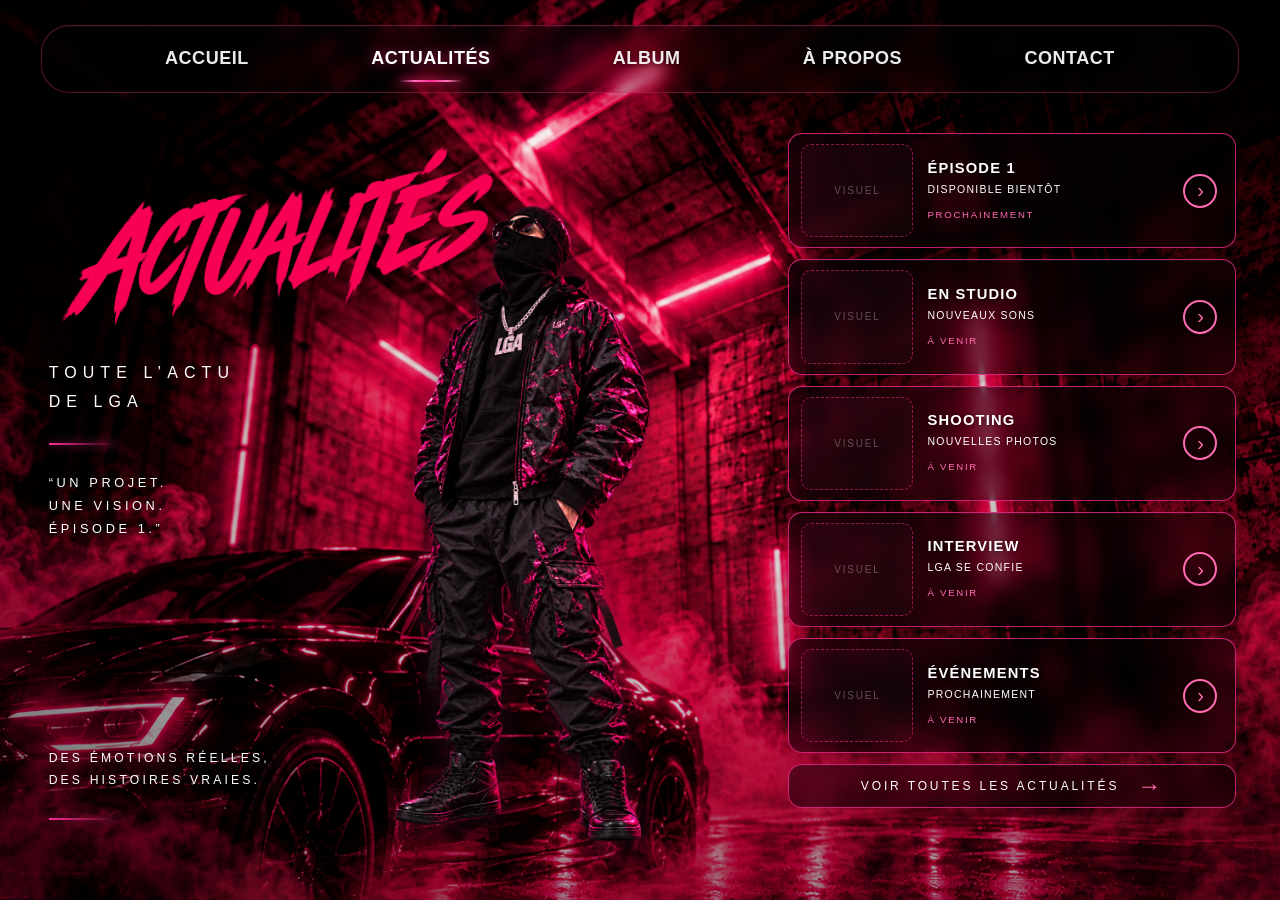
==== actualites.html @ 69aa0915 "Remplace uniquement le logo Actualités" ====
<!doctype html>
<html lang="fr">
<head>
<meta charset="utf-8">
<meta name="viewport" content="width=device-width,initial-scale=1,viewport-fit=cover">
<title>LGA — Actualités</title>
<style>
:root{--pink:#ff2d95;--pink2:#ff6bb3;--black:#030205}
*{box-sizing:border-box;margin:0;padding:0}
html,body{width:100%;min-height:100%;background:var(--black);color:#fff;font-family:Arial,Helvetica,sans-serif}
body{overflow-x:hidden}
.actualites-page{position:relative;min-height:100svh;overflow:hidden;background:#050006}
.scene{position:absolute;inset:0;overflow:hidden}.scene-bg{position:absolute;inset:0;width:100%;height:100%;object-fit:cover;object-position:center;display:block;filter:saturate(1.08) contrast(1.03)}
.scene-shade{position:absolute;inset:0;background:linear-gradient(90deg,rgba(0,0,0,.38),rgba(0,0,0,.04) 42%,rgba(0,0,0,.10)),linear-gradient(0deg,rgba(0,0,0,.36),transparent 46%)}
.second-person{display:none;position:absolute;z-index:25;pointer-events:none;user-select:none;-webkit-user-drag:none;filter:drop-shadow(0 12px 18px rgba(0,0,0,.34)) drop-shadow(0 0 12px rgba(255,45,149,.16))}
header{position:absolute;z-index:50;top:2.8svh;left:3.2vw;right:3.2vw;height:7.5svh;min-height:66px;max-height:82px;background:linear-gradient(180deg,rgba(5,2,6,.34),rgba(2,1,3,.24));border:1px solid rgba(255,45,149,.34);border-radius:28px;display:flex;align-items:center;padding:0 1vw;box-shadow:0 10px 30px rgba(0,0,0,.16),inset 0 1px 0 rgba(255,255,255,.04);backdrop-filter:blur(8px) saturate(118%);-webkit-backdrop-filter:blur(8px) saturate(118%)}
.nav{display:flex;align-items:center;justify-content:space-evenly;width:100%;height:100%;white-space:nowrap}.nav a{color:rgba(255,255,255,.92);text-decoration:none;font-size:18px;font-weight:700;letter-spacing:.03em;position:relative;height:100%;display:flex;align-items:center;padding:0 12px;text-shadow:0 1px 5px rgba(0,0,0,.55)}.nav a.active{color:#fff;text-shadow:0 0 12px rgba(255,45,149,.66),0 1px 5px rgba(0,0,0,.55)}.nav a.active:after{content:"";position:absolute;left:27%;right:27%;bottom:10px;height:2px;border-radius:99px;background:linear-gradient(90deg,transparent,#ff70ba 25%,#ff2d95 50%,#ff70ba 75%,transparent);box-shadow:0 0 8px rgba(255,45,149,.95),0 0 18px rgba(255,45,149,.48)}
.intro{position:absolute;z-index:20;left:3.8vw;top:15svh;width:36vw;max-width:550px}.title-logo{display:block;width:100%;height:auto;position:relative;z-index:2}.subtitle{margin-top:28px;font-size:clamp(13px,1.25vw,20px);letter-spacing:.38em;line-height:1.8;text-shadow:0 2px 8px rgba(0,0,0,.5)}.pink-line{width:72px;height:2px;margin:26px 0;background:linear-gradient(90deg,var(--pink),transparent);box-shadow:0 0 10px rgba(255,45,149,.65)}.quote{font-size:clamp(12px,1vw,16px);letter-spacing:.28em;line-height:1.8;text-shadow:0 2px 8px rgba(0,0,0,.5)}.bottom-copy{position:absolute;left:3.8vw;bottom:6svh;font-size:clamp(11px,.95vw,15px);letter-spacing:.26em;line-height:1.8;z-index:20;text-shadow:0 2px 8px rgba(0,0,0,.5)}
.news-panel{position:absolute;z-index:30;right:3.4vw;top:14.8svh;width:min(35vw,540px);height:75svh;display:grid;grid-template-rows:repeat(5,1fr) 44px;gap:11px}.news-card{min-height:0;background:linear-gradient(135deg,rgba(5,1,6,.58),rgba(0,0,0,.46));border:1px solid rgba(255,45,149,.74);border-radius:14px;display:grid;grid-template-columns:112px 1fr 40px;align-items:center;gap:14px;padding:10px 12px;text-decoration:none;color:#fff;overflow:hidden;box-shadow:0 10px 24px rgba(0,0,0,.18),inset 0 1px 0 rgba(255,255,255,.03);backdrop-filter:blur(9px) saturate(110%);-webkit-backdrop-filter:blur(9px) saturate(110%)}.media-slot{width:100%;height:100%;min-height:72px;border:1px dashed rgba(255,45,149,.52);border-radius:10px;background:linear-gradient(145deg,rgba(255,45,149,.06),rgba(255,255,255,.015));display:grid;place-items:center;color:rgba(255,255,255,.30);font-size:10px;letter-spacing:.18em;text-transform:uppercase}.news-copy{min-width:0}.news-copy strong{display:block;font-size:clamp(14px,1.15vw,18px);letter-spacing:.08em;margin-bottom:8px;text-shadow:0 1px 5px rgba(0,0,0,.5)}.news-copy span{display:block;font-size:clamp(10px,.82vw,13px);letter-spacing:.12em;margin-bottom:9px;color:#fff}.news-copy time{font-size:clamp(9px,.75vw,12px);letter-spacing:.18em;color:var(--pink2)}.news-arrow{width:34px;height:34px;border:2px solid var(--pink2);border-radius:50%;display:grid;place-items:center;color:var(--pink2);font-size:20px;background:rgba(0,0,0,.16)}.all-news{border:1px solid rgba(255,45,149,.72);border-radius:14px;background:linear-gradient(135deg,rgba(6,1,7,.54),rgba(0,0,0,.42));display:flex;align-items:center;justify-content:center;gap:18px;text-decoration:none;color:#fff;font-size:12px;letter-spacing:.24em;box-shadow:inset 0 1px 0 rgba(255,255,255,.03);backdrop-filter:blur(9px) saturate(110%);-webkit-backdrop-filter:blur(9px) saturate(110%)}.all-news b{color:var(--pink2);font-size:24px;font-weight:400}
@media(max-width:760px) and (orientation:portrait){.actualites-page{min-height:100svh}.scene-bg{object-position:center center}.scene-shade{background:linear-gradient(180deg,rgba(0,0,0,.04),rgba(0,0,0,.01) 44%,rgba(0,0,0,.18) 66%,rgba(0,0,0,.44) 100%)}header{top:2.7svh;left:9px;right:9px;height:7.2svh;min-height:64px;max-height:none;border-radius:22px;padding:0 3px;background:linear-gradient(180deg,rgba(4,2,5,.28),rgba(1,1,2,.18));border-color:rgba(255,45,149,.28);backdrop-filter:blur(7px) saturate(116%);-webkit-backdrop-filter:blur(7px) saturate(116%)}.nav{gap:0;justify-content:space-evenly}.nav a{font-size:clamp(10px,3vw,13px);padding:0 4px}.nav a.active:after{bottom:10px}.intro{left:14px;right:14px;top:13.5svh;width:auto;max-width:none}.title-logo{width:100%;max-width:600px}.subtitle{margin-top:14px;font-size:10px;letter-spacing:.30em}.pink-line{margin:14px 0;width:48px}.quote{font-size:9px;letter-spacing:.18em}.bottom-copy{display:none}.news-panel{left:10px;right:10px;top:auto;bottom:max(10px,env(safe-area-inset-bottom));width:auto;height:42svh;display:grid;grid-template-columns:1fr;grid-template-rows:repeat(5,1fr) 42px;gap:6px}.news-card{grid-template-columns:62px minmax(0,1fr) 28px;gap:8px;padding:6px 8px;border-radius:11px;background:linear-gradient(135deg,rgba(5,1,6,.48),rgba(0,0,0,.34));backdrop-filter:blur(7px) saturate(108%);-webkit-backdrop-filter:blur(7px) saturate(108%)}.media-slot{min-height:0;height:100%;border-radius:7px;font-size:6px;letter-spacing:.10em;background:rgba(0,0,0,.08)}.news-copy strong{font-size:10px;margin-bottom:3px}.news-copy span{font-size:7px;margin-bottom:3px;white-space:nowrap;overflow:hidden;text-overflow:ellipsis}.news-copy time{font-size:7px}.news-arrow{width:24px;height:24px;font-size:14px;border-width:1px}.all-news{font-size:8px;letter-spacing:.14em;border-radius:11px;background:linear-gradient(135deg,rgba(5,1,6,.46),rgba(0,0,0,.32))}.all-news b{font-size:15px}}
@media(max-width:390px) and (orientation:portrait){header{left:5px;right:5px}.nav a{font-size:9px;padding:0 2px}.intro{left:10px;right:10px;top:13svh}.title-logo{width:100%}.subtitle{font-size:8px}.quote{font-size:7px}.news-panel{left:6px;right:6px;height:43svh;gap:5px}.news-card{grid-template-columns:56px minmax(0,1fr) 24px;padding:5px 6px}.news-copy strong{font-size:9px}.news-copy span,.news-copy time{font-size:6px}.news-arrow{width:22px;height:22px}}
@media(orientation:landscape){.second-person{display:block;left:24vw;bottom:-2svh;height:88svh;width:auto;max-width:34vw;object-fit:contain;opacity:1}}
@media(orientation:landscape) and (max-height:700px){header{top:8px;left:10px;right:10px;height:62px;min-height:62px;max-height:none;border-radius:21px;padding:0 4px}.nav a{font-size:clamp(9px,1.7vw,13px);padding:0 4px}.intro{left:18px;top:86px;width:33vw}.title-logo{width:100%}.subtitle{margin-top:12px;font-size:clamp(7px,1.4vw,10px);letter-spacing:.28em}.pink-line{margin:11px 0;width:46px}.quote{font-size:clamp(7px,1.15vw,9px);letter-spacing:.16em}.bottom-copy{display:none}.news-panel{top:82px;right:10px;width:44vw;height:calc(100svh - 92px);grid-template-rows:repeat(5,1fr) 34px;gap:5px}.news-card{grid-template-columns:74px 1fr 26px;padding:5px 6px;gap:7px;border-radius:9px}.media-slot{border-radius:6px;min-height:0;font-size:5.5px}.news-copy strong{font-size:10px;margin-bottom:2px}.news-copy span{font-size:7px;margin-bottom:2px}.news-copy time{font-size:6.5px}.news-arrow{width:22px;height:22px;font-size:13px;border-width:1px}.all-news{border-radius:9px;font-size:7px;letter-spacing:.16em}.all-news b{font-size:14px}.second-person{left:23vw;bottom:-2svh;height:90svh;max-width:35vw}}
</style>
</head><body><div class="actualites-page"><div class="scene" aria-hidden="true"><img class="scene-bg" src="1E31856B-1175-422D-A120-B82D2D4653E6.png?v=1" alt=""><div class="scene-shade"></div></div><img class="second-person" src="9181B5D6-4A4D-4724-BF37-1DED0EA46C4F.png?v=3" alt=""><header><nav class="nav" aria-label="Navigation principale"><a href="index.html">ACCUEIL</a><a class="active" href="actualites.html" aria-current="page">ACTUALITÉS</a><a href="album.html">ALBUM</a><a href="apropos.html">À PROPOS</a><a href="contact.html">CONTACT</a></nav></header><section class="intro"><img class="title-logo" src="3C1EFD5A-89E2-4195-B166-C4EFD1303C96.PNG?v=1" alt="ACTUALITÉS"><p class="subtitle">TOUTE L’ACTU<br>DE LGA</p><div class="pink-line"></div><p class="quote">“UN PROJET.<br>UNE VISION.<br>ÉPISODE 1.”</p></section><div class="bottom-copy">DES ÉMOTIONS RÉELLES,<br>DES HISTOIRES VRAIES.<div class="pink-line"></div></div><main class="news-panel"><a class="news-card" href="#"><span class="media-slot">visuel</span><span class="news-copy"><strong>ÉPISODE 1</strong><span>DISPONIBLE BIENTÔT</span><time>PROCHAINEMENT</time></span><span class="news-arrow">›</span></a><a class="news-card" href="#"><span class="media-slot">visuel</span><span class="news-copy"><strong>EN STUDIO</strong><span>NOUVEAUX SONS</span><time>À VENIR</time></span><span class="news-arrow">›</span></a><a class="news-card" href="#"><span class="media-slot">visuel</span><span class="news-copy"><strong>SHOOTING</strong><span>NOUVELLES PHOTOS</span><time>À VENIR</time></span><span class="news-arrow">›</span></a><a class="news-card" href="#"><span class="media-slot">visuel</span><span class="news-copy"><strong>INTERVIEW</strong><span>LGA SE CONFIE</span><time>À VENIR</time></span><span class="news-arrow">›</span></a><a class="news-card" href="#"><span class="media-slot">visuel</span><span class="news-copy"><strong>ÉVÉNEMENTS</strong><span>PROCHAINEMENT</span><time>À VENIR</time></span><span class="news-arrow">›</span></a><a class="all-news" href="#">VOIR TOUTES LES ACTUALITÉS <b>→</b></a></main></div></body></html>
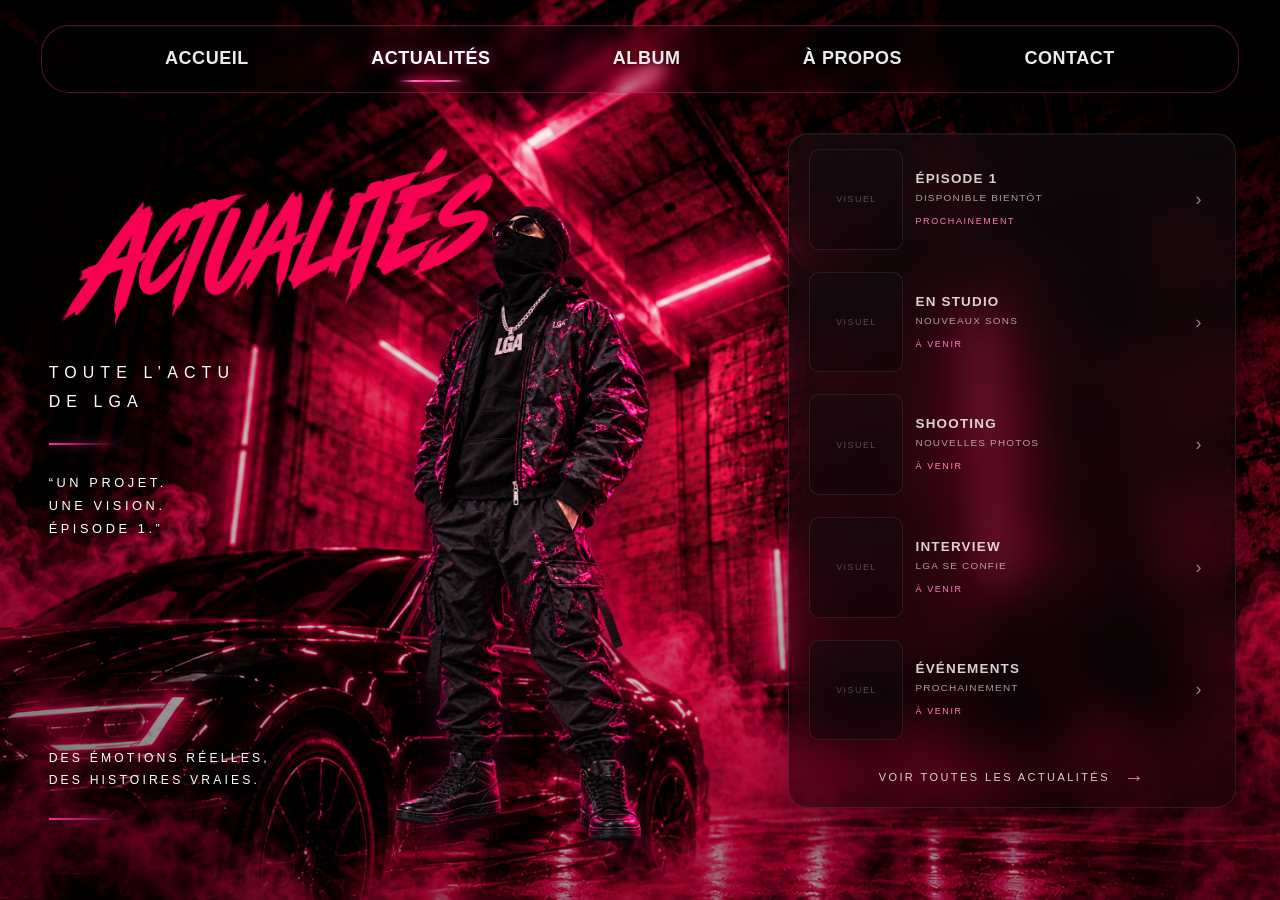
==== commit 7911e629: "Align Actualités cards with Album visual style" ====
--- a/actualites.html
+++ b/actualites.html
@@ -16,10 +16,10 @@
 header{position:absolute;z-index:50;top:2.8svh;left:3.2vw;right:3.2vw;height:7.5svh;min-height:66px;max-height:82px;background:linear-gradient(180deg,rgba(5,2,6,.34),rgba(2,1,3,.24));border:1px solid rgba(255,45,149,.34);border-radius:28px;display:flex;align-items:center;padding:0 1vw;box-shadow:0 10px 30px rgba(0,0,0,.16),inset 0 1px 0 rgba(255,255,255,.04);backdrop-filter:blur(8px) saturate(118%);-webkit-backdrop-filter:blur(8px) saturate(118%)}
 .nav{display:flex;align-items:center;justify-content:space-evenly;width:100%;height:100%;white-space:nowrap}.nav a{color:rgba(255,255,255,.92);text-decoration:none;font-size:18px;font-weight:700;letter-spacing:.03em;position:relative;height:100%;display:flex;align-items:center;padding:0 12px;text-shadow:0 1px 5px rgba(0,0,0,.55)}.nav a.active{color:#fff;text-shadow:0 0 12px rgba(255,45,149,.66),0 1px 5px rgba(0,0,0,.55)}.nav a.active:after{content:"";position:absolute;left:27%;right:27%;bottom:10px;height:2px;border-radius:99px;background:linear-gradient(90deg,transparent,#ff70ba 25%,#ff2d95 50%,#ff70ba 75%,transparent);box-shadow:0 0 8px rgba(255,45,149,.95),0 0 18px rgba(255,45,149,.48)}
 .intro{position:absolute;z-index:20;left:3.8vw;top:15svh;width:36vw;max-width:550px}.title-logo{display:block;width:100%;height:auto;position:relative;z-index:2}.subtitle{margin-top:28px;font-size:clamp(13px,1.25vw,20px);letter-spacing:.38em;line-height:1.8;text-shadow:0 2px 8px rgba(0,0,0,.5)}.pink-line{width:72px;height:2px;margin:26px 0;background:linear-gradient(90deg,var(--pink),transparent);box-shadow:0 0 10px rgba(255,45,149,.65)}.quote{font-size:clamp(12px,1vw,16px);letter-spacing:.28em;line-height:1.8;text-shadow:0 2px 8px rgba(0,0,0,.5)}.bottom-copy{position:absolute;left:3.8vw;bottom:6svh;font-size:clamp(11px,.95vw,15px);letter-spacing:.26em;line-height:1.8;z-index:20;text-shadow:0 2px 8px rgba(0,0,0,.5)}
-.news-panel{position:absolute;z-index:30;right:3.4vw;top:14.8svh;width:min(35vw,540px);height:75svh;display:grid;grid-template-rows:repeat(5,1fr) 44px;gap:11px}.news-card{min-height:0;background:linear-gradient(135deg,rgba(5,1,6,.58),rgba(0,0,0,.46));border:1px solid rgba(255,45,149,.74);border-radius:14px;display:grid;grid-template-columns:112px 1fr 40px;align-items:center;gap:14px;padding:10px 12px;text-decoration:none;color:#fff;overflow:hidden;box-shadow:0 10px 24px rgba(0,0,0,.18),inset 0 1px 0 rgba(255,255,255,.03);backdrop-filter:blur(9px) saturate(110%);-webkit-backdrop-filter:blur(9px) saturate(110%)}.media-slot{width:100%;height:100%;min-height:72px;border:1px dashed rgba(255,45,149,.52);border-radius:10px;background:linear-gradient(145deg,rgba(255,45,149,.06),rgba(255,255,255,.015));display:grid;place-items:center;color:rgba(255,255,255,.30);font-size:10px;letter-spacing:.18em;text-transform:uppercase}.news-copy{min-width:0}.news-copy strong{display:block;font-size:clamp(14px,1.15vw,18px);letter-spacing:.08em;margin-bottom:8px;text-shadow:0 1px 5px rgba(0,0,0,.5)}.news-copy span{display:block;font-size:clamp(10px,.82vw,13px);letter-spacing:.12em;margin-bottom:9px;color:#fff}.news-copy time{font-size:clamp(9px,.75vw,12px);letter-spacing:.18em;color:var(--pink2)}.news-arrow{width:34px;height:34px;border:2px solid var(--pink2);border-radius:50%;display:grid;place-items:center;color:var(--pink2);font-size:20px;background:rgba(0,0,0,.16)}.all-news{border:1px solid rgba(255,45,149,.72);border-radius:14px;background:linear-gradient(135deg,rgba(6,1,7,.54),rgba(0,0,0,.42));display:flex;align-items:center;justify-content:center;gap:18px;text-decoration:none;color:#fff;font-size:12px;letter-spacing:.24em;box-shadow:inset 0 1px 0 rgba(255,255,255,.03);backdrop-filter:blur(9px) saturate(110%);-webkit-backdrop-filter:blur(9px) saturate(110%)}.all-news b{color:var(--pink2);font-size:24px;font-weight:400}
-@media(max-width:760px) and (orientation:portrait){.actualites-page{min-height:100svh}.scene-bg{object-position:center center}.scene-shade{background:linear-gradient(180deg,rgba(0,0,0,.04),rgba(0,0,0,.01) 44%,rgba(0,0,0,.18) 66%,rgba(0,0,0,.44) 100%)}header{top:2.7svh;left:9px;right:9px;height:7.2svh;min-height:64px;max-height:none;border-radius:22px;padding:0 3px;background:linear-gradient(180deg,rgba(4,2,5,.28),rgba(1,1,2,.18));border-color:rgba(255,45,149,.28);backdrop-filter:blur(7px) saturate(116%);-webkit-backdrop-filter:blur(7px) saturate(116%)}.nav{gap:0;justify-content:space-evenly}.nav a{font-size:clamp(10px,3vw,13px);padding:0 4px}.nav a.active:after{bottom:10px}.intro{left:14px;right:14px;top:13.5svh;width:auto;max-width:none}.title-logo{width:100%;max-width:600px}.subtitle{margin-top:14px;font-size:10px;letter-spacing:.30em}.pink-line{margin:14px 0;width:48px}.quote{font-size:9px;letter-spacing:.18em}.bottom-copy{display:none}.news-panel{left:10px;right:10px;top:auto;bottom:max(10px,env(safe-area-inset-bottom));width:auto;height:42svh;display:grid;grid-template-columns:1fr;grid-template-rows:repeat(5,1fr) 42px;gap:6px}.news-card{grid-template-columns:62px minmax(0,1fr) 28px;gap:8px;padding:6px 8px;border-radius:11px;background:linear-gradient(135deg,rgba(5,1,6,.48),rgba(0,0,0,.34));backdrop-filter:blur(7px) saturate(108%);-webkit-backdrop-filter:blur(7px) saturate(108%)}.media-slot{min-height:0;height:100%;border-radius:7px;font-size:6px;letter-spacing:.10em;background:rgba(0,0,0,.08)}.news-copy strong{font-size:10px;margin-bottom:3px}.news-copy span{font-size:7px;margin-bottom:3px;white-space:nowrap;overflow:hidden;text-overflow:ellipsis}.news-copy time{font-size:7px}.news-arrow{width:24px;height:24px;font-size:14px;border-width:1px}.all-news{font-size:8px;letter-spacing:.14em;border-radius:11px;background:linear-gradient(135deg,rgba(5,1,6,.46),rgba(0,0,0,.32))}.all-news b{font-size:15px}}
+.news-panel{position:absolute;z-index:30;right:3.4vw;top:14.8svh;width:min(35vw,540px);height:75svh;display:grid;grid-template-rows:repeat(5,1fr) 44px;gap:8px;padding:8px;border:1px solid rgba(255,255,255,.085);border-radius:20px;background:linear-gradient(180deg,rgba(17,10,15,.70),rgba(5,3,6,.54));box-shadow:0 24px 58px rgba(0,0,0,.40),inset 0 1px 0 rgba(255,255,255,.045);backdrop-filter:blur(20px) saturate(122%);-webkit-backdrop-filter:blur(20px) saturate(122%);overflow:hidden}.news-card{position:relative;min-height:0;border:0;border-radius:12px;display:grid;grid-template-columns:94px 1fr 32px;align-items:center;gap:12px;padding:7px 12px;text-decoration:none;color:rgba(255,255,255,.82);overflow:hidden;background:transparent;transition:background .18s ease,color .18s ease,transform .18s ease,box-shadow .18s ease}.news-card+.news-card:before{content:'';position:absolute;left:18px;right:14px;top:-4px;height:1px;background:linear-gradient(90deg,rgba(255,255,255,.078),rgba(255,255,255,.02),transparent)}.news-card:hover{background:linear-gradient(90deg,rgba(255,255,255,.06),rgba(255,255,255,.018));color:#fff;transform:translateX(2px)}.news-card:active{transform:scale(.995);background:linear-gradient(90deg,rgba(255,45,149,.11),rgba(255,255,255,.018))}.media-slot{width:100%;height:100%;min-height:62px;border:1px solid rgba(255,255,255,.085);border-radius:10px;background:linear-gradient(180deg,rgba(20,12,18,.52),rgba(7,4,8,.38));display:grid;place-items:center;color:rgba(255,255,255,.28);font-size:9px;letter-spacing:.16em;text-transform:uppercase}.news-copy{min-width:0}.news-copy strong{display:block;font-size:clamp(13px,1.05vw,17px);letter-spacing:.09em;margin-bottom:6px}.news-copy span{display:block;font-size:clamp(9px,.78vw,12px);letter-spacing:.12em;margin-bottom:7px;color:rgba(255,255,255,.62)}.news-copy time{font-size:clamp(8px,.7vw,11px);letter-spacing:.18em;color:#ff80ba}.news-arrow{width:30px;height:30px;border:0;border-radius:9px;display:grid;place-items:center;color:rgba(255,255,255,.52);font-size:18px;background:transparent;transition:background .18s ease,color .18s ease,transform .18s ease}.news-card:hover .news-arrow{background:rgba(255,255,255,.055);color:#fff;transform:translateX(1px)}.all-news{border:0;border-radius:12px;background:transparent;display:flex;align-items:center;justify-content:center;gap:14px;text-decoration:none;color:rgba(255,255,255,.82);font-size:11px;letter-spacing:.22em;transition:background .18s ease,color .18s ease}.all-news:hover{background:linear-gradient(90deg,rgba(255,255,255,.05),rgba(255,255,255,.015));color:#fff}.all-news b{color:#ff79b8;font-size:20px;font-weight:400}
+@media(max-width:760px) and (orientation:portrait){.actualites-page{min-height:100svh}.scene-bg{object-position:center center}.scene-shade{background:linear-gradient(180deg,rgba(0,0,0,.04),rgba(0,0,0,.01) 44%,rgba(0,0,0,.18) 66%,rgba(0,0,0,.44) 100%)}header{top:2.7svh;left:9px;right:9px;height:7.2svh;min-height:64px;max-height:none;border-radius:22px;padding:0 3px;background:linear-gradient(180deg,rgba(4,2,5,.28),rgba(1,1,2,.18));border-color:rgba(255,45,149,.28);backdrop-filter:blur(7px) saturate(116%);-webkit-backdrop-filter:blur(7px) saturate(116%)}.nav{gap:0;justify-content:space-evenly}.nav a{font-size:clamp(10px,3vw,13px);padding:0 4px}.nav a.active:after{bottom:10px}.intro{left:14px;right:14px;top:13.5svh;width:auto;max-width:none}.title-logo{width:100%;max-width:600px}.subtitle{margin-top:14px;font-size:10px;letter-spacing:.30em}.pink-line{margin:14px 0;width:48px}.quote{font-size:9px;letter-spacing:.18em}.bottom-copy{display:none}.news-panel{left:10px;right:10px;top:auto;bottom:max(10px,env(safe-area-inset-bottom));width:auto;height:42svh;display:grid;grid-template-columns:1fr;grid-template-rows:repeat(5,1fr) 42px;gap:6px}.news-card{grid-template-columns:58px minmax(0,1fr) 24px;gap:7px;padding:5px 7px;border-radius:10px;background:transparent}.news-card+.news-card:before{top:-3px;left:10px;right:8px}.media-slot{min-height:0;height:100%;border-radius:7px;font-size:6px;letter-spacing:.10em;background:linear-gradient(180deg,rgba(20,12,18,.46),rgba(7,4,8,.34));border-color:rgba(255,255,255,.07)}.media-slot{min-height:0;height:100%;border-radius:7px;font-size:6px;letter-spacing:.10em;background:rgba(0,0,0,.08)}.news-copy strong{font-size:10px;margin-bottom:3px}.news-copy span{font-size:7px;margin-bottom:3px;white-space:nowrap;overflow:hidden;text-overflow:ellipsis}.news-copy time{font-size:7px}.news-arrow{width:24px;height:24px;font-size:14px;border-width:1px}.all-news{font-size:8px;letter-spacing:.14em;border-radius:10px;background:transparent}.all-news b{font-size:15px}}
 @media(max-width:390px) and (orientation:portrait){header{left:5px;right:5px}.nav a{font-size:9px;padding:0 2px}.intro{left:10px;right:10px;top:13svh}.title-logo{width:100%}.subtitle{font-size:8px}.quote{font-size:7px}.news-panel{left:6px;right:6px;height:43svh;gap:5px}.news-card{grid-template-columns:56px minmax(0,1fr) 24px;padding:5px 6px}.news-copy strong{font-size:9px}.news-copy span,.news-copy time{font-size:6px}.news-arrow{width:22px;height:22px}}
 @media(orientation:landscape){.second-person{display:block;left:24vw;bottom:-2svh;height:88svh;width:auto;max-width:34vw;object-fit:contain;opacity:1}}
-@media(orientation:landscape) and (max-height:700px){header{top:8px;left:10px;right:10px;height:62px;min-height:62px;max-height:none;border-radius:21px;padding:0 4px}.nav a{font-size:clamp(9px,1.7vw,13px);padding:0 4px}.intro{left:18px;top:86px;width:33vw}.title-logo{width:100%}.subtitle{margin-top:12px;font-size:clamp(7px,1.4vw,10px);letter-spacing:.28em}.pink-line{margin:11px 0;width:46px}.quote{font-size:clamp(7px,1.15vw,9px);letter-spacing:.16em}.bottom-copy{display:none}.news-panel{top:82px;right:10px;width:44vw;height:calc(100svh - 92px);grid-template-rows:repeat(5,1fr) 34px;gap:5px}.news-card{grid-template-columns:74px 1fr 26px;padding:5px 6px;gap:7px;border-radius:9px}.media-slot{border-radius:6px;min-height:0;font-size:5.5px}.news-copy strong{font-size:10px;margin-bottom:2px}.news-copy span{font-size:7px;margin-bottom:2px}.news-copy time{font-size:6.5px}.news-arrow{width:22px;height:22px;font-size:13px;border-width:1px}.all-news{border-radius:9px;font-size:7px;letter-spacing:.16em}.all-news b{font-size:14px}.second-person{left:23vw;bottom:-2svh;height:90svh;max-width:35vw}}
+@media(orientation:landscape) and (max-height:700px){header{top:8px;left:10px;right:10px;height:62px;min-height:62px;max-height:none;border-radius:21px;padding:0 4px}.nav a{font-size:clamp(9px,1.7vw,13px);padding:0 4px}.intro{left:18px;top:86px;width:33vw}.title-logo{width:100%}.subtitle{margin-top:12px;font-size:clamp(7px,1.4vw,10px);letter-spacing:.28em}.pink-line{margin:11px 0;width:46px}.quote{font-size:clamp(7px,1.15vw,9px);letter-spacing:.16em}.bottom-copy{display:none}.news-panel{top:82px;right:10px;width:44vw;height:calc(100svh - 92px);grid-template-rows:repeat(5,1fr) 34px;gap:5px}.news-card{grid-template-columns:68px 1fr 24px;padding:5px 6px;gap:7px;border-radius:9px}.media-slot{border-radius:6px;min-height:0;font-size:5.5px}.news-copy strong{font-size:10px;margin-bottom:2px}.news-copy span{font-size:7px;margin-bottom:2px}.news-copy time{font-size:6.5px}.news-arrow{width:22px;height:22px;font-size:13px;border-width:1px}.all-news{border-radius:9px;font-size:7px;letter-spacing:.16em}.all-news b{font-size:14px}.second-person{left:23vw;bottom:-2svh;height:90svh;max-width:35vw}}
 </style>
 </head><body><div class="actualites-page"><div class="scene" aria-hidden="true"><img class="scene-bg" src="1E31856B-1175-422D-A120-B82D2D4653E6.png?v=1" alt=""><div class="scene-shade"></div></div><img class="second-person" src="9181B5D6-4A4D-4724-BF37-1DED0EA46C4F.png?v=3" alt=""><header><nav class="nav" aria-label="Navigation principale"><a href="index.html">ACCUEIL</a><a class="active" href="actualites.html" aria-current="page">ACTUALITÉS</a><a href="album.html">ALBUM</a><a href="apropos.html">À PROPOS</a><a href="contact.html">CONTACT</a></nav></header><section class="intro"><img class="title-logo" src="3C1EFD5A-89E2-4195-B166-C4EFD1303C96.PNG?v=1" alt="ACTUALITÉS"><p class="subtitle">TOUTE L’ACTU<br>DE LGA</p><div class="pink-line"></div><p class="quote">“UN PROJET.<br>UNE VISION.<br>ÉPISODE 1.”</p></section><div class="bottom-copy">DES ÉMOTIONS RÉELLES,<br>DES HISTOIRES VRAIES.<div class="pink-line"></div></div><main class="news-panel"><a class="news-card" href="#"><span class="media-slot">visuel</span><span class="news-copy"><strong>ÉPISODE 1</strong><span>DISPONIBLE BIENTÔT</span><time>PROCHAINEMENT</time></span><span class="news-arrow">›</span></a><a class="news-card" href="#"><span class="media-slot">visuel</span><span class="news-copy"><strong>EN STUDIO</strong><span>NOUVEAUX SONS</span><time>À VENIR</time></span><span class="news-arrow">›</span></a><a class="news-card" href="#"><span class="media-slot">visuel</span><span class="news-copy"><strong>SHOOTING</strong><span>NOUVELLES PHOTOS</span><time>À VENIR</time></span><span class="news-arrow">›</span></a><a class="news-card" href="#"><span class="media-slot">visuel</span><span class="news-copy"><strong>INTERVIEW</strong><span>LGA SE CONFIE</span><time>À VENIR</time></span><span class="news-arrow">›</span></a><a class="news-card" href="#"><span class="media-slot">visuel</span><span class="news-copy"><strong>ÉVÉNEMENTS</strong><span>PROCHAINEMENT</span><time>À VENIR</time></span><span class="news-arrow">›</span></a><a class="all-news" href="#">VOIR TOUTES LES ACTUALITÉS <b>→</b></a></main></div></body></html>
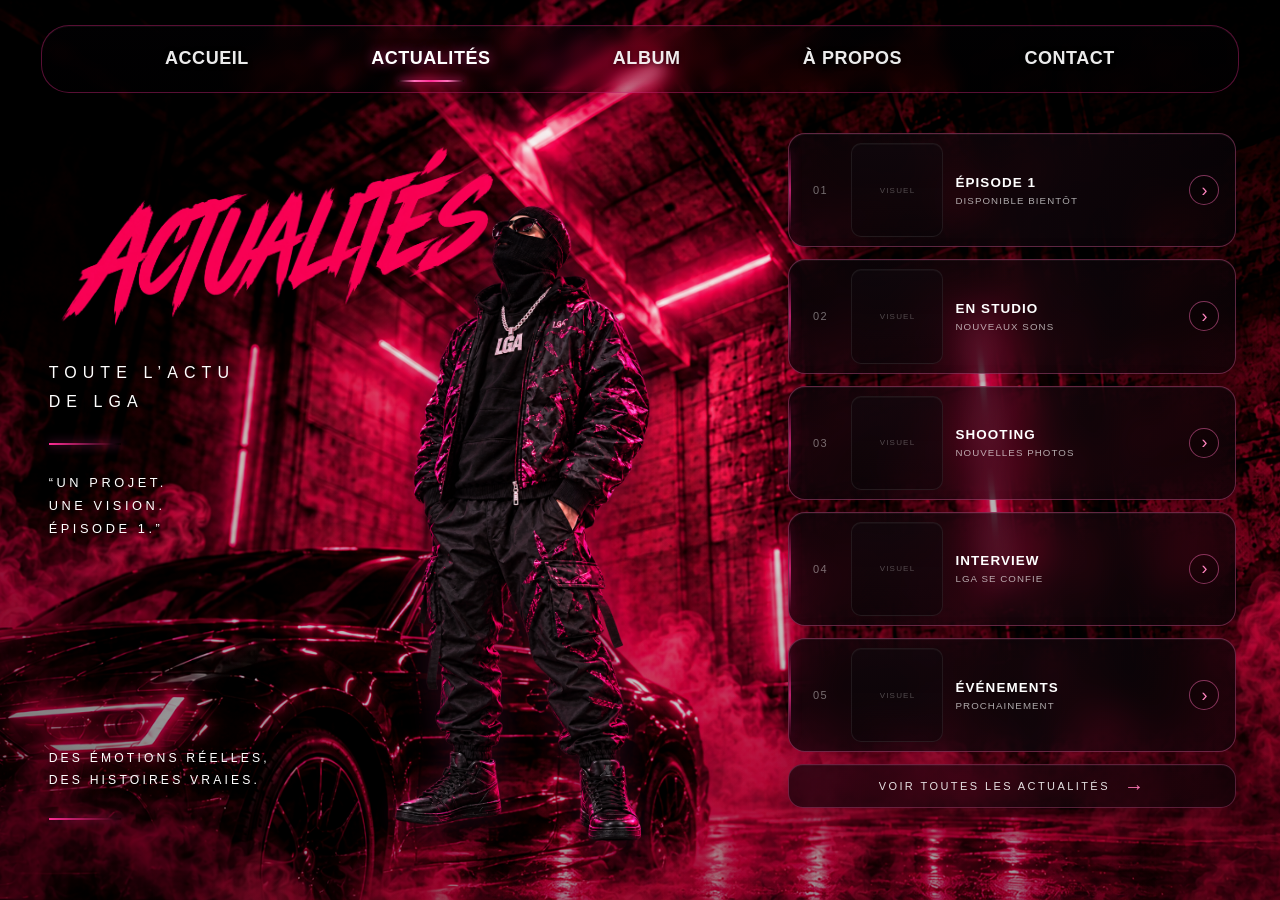
==== commit e764a2b9: "Refine Actualites cards with spaced premium style" ====
--- a/actualites.html
+++ b/actualites.html
@@ -16,10 +16,10 @@
 header{position:absolute;z-index:50;top:2.8svh;left:3.2vw;right:3.2vw;height:7.5svh;min-height:66px;max-height:82px;background:linear-gradient(180deg,rgba(5,2,6,.34),rgba(2,1,3,.24));border:1px solid rgba(255,45,149,.34);border-radius:28px;display:flex;align-items:center;padding:0 1vw;box-shadow:0 10px 30px rgba(0,0,0,.16),inset 0 1px 0 rgba(255,255,255,.04);backdrop-filter:blur(8px) saturate(118%);-webkit-backdrop-filter:blur(8px) saturate(118%)}
 .nav{display:flex;align-items:center;justify-content:space-evenly;width:100%;height:100%;white-space:nowrap}.nav a{color:rgba(255,255,255,.92);text-decoration:none;font-size:18px;font-weight:700;letter-spacing:.03em;position:relative;height:100%;display:flex;align-items:center;padding:0 12px;text-shadow:0 1px 5px rgba(0,0,0,.55)}.nav a.active{color:#fff;text-shadow:0 0 12px rgba(255,45,149,.66),0 1px 5px rgba(0,0,0,.55)}.nav a.active:after{content:"";position:absolute;left:27%;right:27%;bottom:10px;height:2px;border-radius:99px;background:linear-gradient(90deg,transparent,#ff70ba 25%,#ff2d95 50%,#ff70ba 75%,transparent);box-shadow:0 0 8px rgba(255,45,149,.95),0 0 18px rgba(255,45,149,.48)}
 .intro{position:absolute;z-index:20;left:3.8vw;top:15svh;width:36vw;max-width:550px}.title-logo{display:block;width:100%;height:auto;position:relative;z-index:2}.subtitle{margin-top:28px;font-size:clamp(13px,1.25vw,20px);letter-spacing:.38em;line-height:1.8;text-shadow:0 2px 8px rgba(0,0,0,.5)}.pink-line{width:72px;height:2px;margin:26px 0;background:linear-gradient(90deg,var(--pink),transparent);box-shadow:0 0 10px rgba(255,45,149,.65)}.quote{font-size:clamp(12px,1vw,16px);letter-spacing:.28em;line-height:1.8;text-shadow:0 2px 8px rgba(0,0,0,.5)}.bottom-copy{position:absolute;left:3.8vw;bottom:6svh;font-size:clamp(11px,.95vw,15px);letter-spacing:.26em;line-height:1.8;z-index:20;text-shadow:0 2px 8px rgba(0,0,0,.5)}
-.news-panel{position:absolute;z-index:30;right:3.4vw;top:14.8svh;width:min(35vw,540px);height:75svh;display:grid;grid-template-rows:repeat(5,1fr) 44px;gap:8px;padding:8px;border:1px solid rgba(255,255,255,.085);border-radius:20px;background:linear-gradient(180deg,rgba(17,10,15,.70),rgba(5,3,6,.54));box-shadow:0 24px 58px rgba(0,0,0,.40),inset 0 1px 0 rgba(255,255,255,.045);backdrop-filter:blur(20px) saturate(122%);-webkit-backdrop-filter:blur(20px) saturate(122%);overflow:hidden}.news-card{position:relative;min-height:0;border:0;border-radius:12px;display:grid;grid-template-columns:94px 1fr 32px;align-items:center;gap:12px;padding:7px 12px;text-decoration:none;color:rgba(255,255,255,.82);overflow:hidden;background:transparent;transition:background .18s ease,color .18s ease,transform .18s ease,box-shadow .18s ease}.news-card+.news-card:before{content:'';position:absolute;left:18px;right:14px;top:-4px;height:1px;background:linear-gradient(90deg,rgba(255,255,255,.078),rgba(255,255,255,.02),transparent)}.news-card:hover{background:linear-gradient(90deg,rgba(255,255,255,.06),rgba(255,255,255,.018));color:#fff;transform:translateX(2px)}.news-card:active{transform:scale(.995);background:linear-gradient(90deg,rgba(255,45,149,.11),rgba(255,255,255,.018))}.media-slot{width:100%;height:100%;min-height:62px;border:1px solid rgba(255,255,255,.085);border-radius:10px;background:linear-gradient(180deg,rgba(20,12,18,.52),rgba(7,4,8,.38));display:grid;place-items:center;color:rgba(255,255,255,.28);font-size:9px;letter-spacing:.16em;text-transform:uppercase}.news-copy{min-width:0}.news-copy strong{display:block;font-size:clamp(13px,1.05vw,17px);letter-spacing:.09em;margin-bottom:6px}.news-copy span{display:block;font-size:clamp(9px,.78vw,12px);letter-spacing:.12em;margin-bottom:7px;color:rgba(255,255,255,.62)}.news-copy time{font-size:clamp(8px,.7vw,11px);letter-spacing:.18em;color:#ff80ba}.news-arrow{width:30px;height:30px;border:0;border-radius:9px;display:grid;place-items:center;color:rgba(255,255,255,.52);font-size:18px;background:transparent;transition:background .18s ease,color .18s ease,transform .18s ease}.news-card:hover .news-arrow{background:rgba(255,255,255,.055);color:#fff;transform:translateX(1px)}.all-news{border:0;border-radius:12px;background:transparent;display:flex;align-items:center;justify-content:center;gap:14px;text-decoration:none;color:rgba(255,255,255,.82);font-size:11px;letter-spacing:.22em;transition:background .18s ease,color .18s ease}.all-news:hover{background:linear-gradient(90deg,rgba(255,255,255,.05),rgba(255,255,255,.015));color:#fff}.all-news b{color:#ff79b8;font-size:20px;font-weight:400}
-@media(max-width:760px) and (orientation:portrait){.actualites-page{min-height:100svh}.scene-bg{object-position:center center}.scene-shade{background:linear-gradient(180deg,rgba(0,0,0,.04),rgba(0,0,0,.01) 44%,rgba(0,0,0,.18) 66%,rgba(0,0,0,.44) 100%)}header{top:2.7svh;left:9px;right:9px;height:7.2svh;min-height:64px;max-height:none;border-radius:22px;padding:0 3px;background:linear-gradient(180deg,rgba(4,2,5,.28),rgba(1,1,2,.18));border-color:rgba(255,45,149,.28);backdrop-filter:blur(7px) saturate(116%);-webkit-backdrop-filter:blur(7px) saturate(116%)}.nav{gap:0;justify-content:space-evenly}.nav a{font-size:clamp(10px,3vw,13px);padding:0 4px}.nav a.active:after{bottom:10px}.intro{left:14px;right:14px;top:13.5svh;width:auto;max-width:none}.title-logo{width:100%;max-width:600px}.subtitle{margin-top:14px;font-size:10px;letter-spacing:.30em}.pink-line{margin:14px 0;width:48px}.quote{font-size:9px;letter-spacing:.18em}.bottom-copy{display:none}.news-panel{left:10px;right:10px;top:auto;bottom:max(10px,env(safe-area-inset-bottom));width:auto;height:42svh;display:grid;grid-template-columns:1fr;grid-template-rows:repeat(5,1fr) 42px;gap:6px}.news-card{grid-template-columns:58px minmax(0,1fr) 24px;gap:7px;padding:5px 7px;border-radius:10px;background:transparent}.news-card+.news-card:before{top:-3px;left:10px;right:8px}.media-slot{min-height:0;height:100%;border-radius:7px;font-size:6px;letter-spacing:.10em;background:linear-gradient(180deg,rgba(20,12,18,.46),rgba(7,4,8,.34));border-color:rgba(255,255,255,.07)}.media-slot{min-height:0;height:100%;border-radius:7px;font-size:6px;letter-spacing:.10em;background:rgba(0,0,0,.08)}.news-copy strong{font-size:10px;margin-bottom:3px}.news-copy span{font-size:7px;margin-bottom:3px;white-space:nowrap;overflow:hidden;text-overflow:ellipsis}.news-copy time{font-size:7px}.news-arrow{width:24px;height:24px;font-size:14px;border-width:1px}.all-news{font-size:8px;letter-spacing:.14em;border-radius:10px;background:transparent}.all-news b{font-size:15px}}
-@media(max-width:390px) and (orientation:portrait){header{left:5px;right:5px}.nav a{font-size:9px;padding:0 2px}.intro{left:10px;right:10px;top:13svh}.title-logo{width:100%}.subtitle{font-size:8px}.quote{font-size:7px}.news-panel{left:6px;right:6px;height:43svh;gap:5px}.news-card{grid-template-columns:56px minmax(0,1fr) 24px;padding:5px 6px}.news-copy strong{font-size:9px}.news-copy span,.news-copy time{font-size:6px}.news-arrow{width:22px;height:22px}}
+.news-panel{position:absolute;z-index:30;right:3.4vw;top:14.8svh;width:min(35vw,540px);height:75svh;display:grid;grid-template-rows:repeat(5,1fr) 44px;gap:12px;padding:0;background:transparent;border:0;box-shadow:none;backdrop-filter:none;-webkit-backdrop-filter:none;overflow:visible}.news-card{position:relative;min-height:0;border:1px solid rgba(255,105,180,.34);border-radius:17px;display:grid;grid-template-columns:38px 92px 1fr 34px;align-items:center;gap:12px;padding:9px 12px;text-decoration:none;color:#fff;overflow:hidden;background:linear-gradient(105deg,rgba(7,4,8,.78),rgba(17,7,14,.66) 55%,rgba(8,3,7,.72));box-shadow:0 15px 34px rgba(0,0,0,.28),inset 0 1px 0 rgba(255,255,255,.045);backdrop-filter:blur(16px) saturate(118%);-webkit-backdrop-filter:blur(16px) saturate(118%);transition:transform .18s ease,border-color .18s ease,background .18s ease,box-shadow .18s ease}.news-card:before{content:'';position:absolute;left:0;top:12px;bottom:12px;width:2px;background:linear-gradient(180deg,transparent,var(--pink),transparent);opacity:.72;box-shadow:0 0 12px rgba(255,45,149,.45)}.news-card:hover{transform:translateY(-2px);border-color:rgba(255,105,180,.62);background:linear-gradient(105deg,rgba(11,5,10,.84),rgba(28,9,20,.72) 55%,rgba(10,4,9,.78));box-shadow:0 18px 40px rgba(0,0,0,.34),0 0 18px rgba(255,45,149,.10),inset 0 1px 0 rgba(255,255,255,.055)}.news-card:active{transform:scale(.992)}.news-index{font-size:11px;letter-spacing:.12em;color:rgba(255,255,255,.42);font-variant-numeric:tabular-nums;text-align:center}.media-slot{width:100%;height:100%;min-height:58px;border:1px solid rgba(255,255,255,.075);border-radius:10px;background:linear-gradient(180deg,rgba(16,9,14,.58),rgba(7,4,8,.42));display:grid;place-items:center;color:rgba(255,255,255,.28);font-size:8px;letter-spacing:.15em;text-transform:uppercase;box-shadow:inset 0 1px 0 rgba(255,255,255,.03)}.news-copy{min-width:0}.news-copy strong{display:block;font-size:clamp(13px,1.05vw,17px);letter-spacing:.08em;margin-bottom:5px}.news-copy span{display:block;font-size:clamp(9px,.76vw,12px);letter-spacing:.11em;color:rgba(255,255,255,.66)}.news-copy time{display:none}.news-arrow{width:30px;height:30px;border:1px solid rgba(255,105,180,.48);border-radius:50%;display:grid;place-items:center;color:#ff84be;font-size:18px;background:rgba(0,0,0,.18);transition:transform .18s ease,background .18s ease,border-color .18s ease}.news-card:hover .news-arrow{transform:translateX(2px);background:rgba(255,45,149,.08);border-color:rgba(255,105,180,.72)}.all-news{border:1px solid rgba(255,105,180,.28);border-radius:15px;background:linear-gradient(105deg,rgba(7,4,8,.72),rgba(17,7,14,.58),rgba(8,3,7,.68));display:flex;align-items:center;justify-content:center;gap:14px;text-decoration:none;color:rgba(255,255,255,.88);font-size:11px;letter-spacing:.22em;box-shadow:0 12px 26px rgba(0,0,0,.24),inset 0 1px 0 rgba(255,255,255,.035);backdrop-filter:blur(14px) saturate(116%);-webkit-backdrop-filter:blur(14px) saturate(116%)}.all-news b{color:#ff79b8;font-size:20px;font-weight:400}
+@media(max-width:760px) and (orientation:portrait){.actualites-page{min-height:100svh}.scene-bg{object-position:center center}.scene-shade{background:linear-gradient(180deg,rgba(0,0,0,.04),rgba(0,0,0,.01) 44%,rgba(0,0,0,.18) 66%,rgba(0,0,0,.44) 100%)}header{top:2.7svh;left:9px;right:9px;height:7.2svh;min-height:64px;max-height:none;border-radius:22px;padding:0 3px;background:linear-gradient(180deg,rgba(4,2,5,.28),rgba(1,1,2,.18));border-color:rgba(255,45,149,.28);backdrop-filter:blur(7px) saturate(116%);-webkit-backdrop-filter:blur(7px) saturate(116%)}.nav{gap:0;justify-content:space-evenly}.nav a{font-size:clamp(10px,3vw,13px);padding:0 4px}.nav a.active:after{bottom:10px}.intro{left:14px;right:14px;top:13.5svh;width:auto;max-width:none}.title-logo{width:100%;max-width:600px}.subtitle{margin-top:14px;font-size:10px;letter-spacing:.30em}.pink-line{margin:14px 0;width:48px}.quote{font-size:9px;letter-spacing:.18em}.bottom-copy{display:none}.news-panel{left:10px;right:10px;top:auto;bottom:max(10px,env(safe-area-inset-bottom));width:auto;height:42svh;display:grid;grid-template-columns:1fr;grid-template-rows:repeat(5,1fr) 42px;gap:8px}.news-card{grid-template-columns:26px 58px minmax(0,1fr) 24px;gap:7px;padding:5px 7px;border-radius:12px}.news-card:before{top:8px;bottom:8px}.news-index{font-size:7px}.media-slot{min-height:0;height:100%;border-radius:7px;font-size:6px;letter-spacing:.10em}.news-copy strong{font-size:10px;margin-bottom:3px}.news-copy span{font-size:7px;white-space:nowrap;overflow:hidden;text-overflow:ellipsis}.news-arrow{width:23px;height:23px;font-size:14px}.all-news{font-size:8px;letter-spacing:.14em;border-radius:12px}.all-news b{font-size:15px}}
+@media(max-width:390px) and (orientation:portrait){header{left:5px;right:5px}.nav a{font-size:9px;padding:0 2px}.intro{left:10px;right:10px;top:13svh}.title-logo{width:100%}.subtitle{font-size:8px}.quote{font-size:7px}.news-panel{left:6px;right:6px;height:43svh;gap:7px}.news-card{grid-template-columns:24px 52px minmax(0,1fr) 22px;padding:5px 6px}.news-index{font-size:6.5px}.news-copy strong{font-size:9px}.news-copy span{font-size:6px}.news-arrow{width:21px;height:21px}}
 @media(orientation:landscape){.second-person{display:block;left:24vw;bottom:-2svh;height:88svh;width:auto;max-width:34vw;object-fit:contain;opacity:1}}
-@media(orientation:landscape) and (max-height:700px){header{top:8px;left:10px;right:10px;height:62px;min-height:62px;max-height:none;border-radius:21px;padding:0 4px}.nav a{font-size:clamp(9px,1.7vw,13px);padding:0 4px}.intro{left:18px;top:86px;width:33vw}.title-logo{width:100%}.subtitle{margin-top:12px;font-size:clamp(7px,1.4vw,10px);letter-spacing:.28em}.pink-line{margin:11px 0;width:46px}.quote{font-size:clamp(7px,1.15vw,9px);letter-spacing:.16em}.bottom-copy{display:none}.news-panel{top:82px;right:10px;width:44vw;height:calc(100svh - 92px);grid-template-rows:repeat(5,1fr) 34px;gap:5px}.news-card{grid-template-columns:68px 1fr 24px;padding:5px 6px;gap:7px;border-radius:9px}.media-slot{border-radius:6px;min-height:0;font-size:5.5px}.news-copy strong{font-size:10px;margin-bottom:2px}.news-copy span{font-size:7px;margin-bottom:2px}.news-copy time{font-size:6.5px}.news-arrow{width:22px;height:22px;font-size:13px;border-width:1px}.all-news{border-radius:9px;font-size:7px;letter-spacing:.16em}.all-news b{font-size:14px}.second-person{left:23vw;bottom:-2svh;height:90svh;max-width:35vw}}
+@media(orientation:landscape) and (max-height:700px){header{top:8px;left:10px;right:10px;height:62px;min-height:62px;max-height:none;border-radius:21px;padding:0 4px}.nav a{font-size:clamp(9px,1.7vw,13px);padding:0 4px}.intro{left:18px;top:86px;width:33vw}.title-logo{width:100%}.subtitle{margin-top:12px;font-size:clamp(7px,1.4vw,10px);letter-spacing:.28em}.pink-line{margin:11px 0;width:46px}.quote{font-size:clamp(7px,1.15vw,9px);letter-spacing:.16em}.bottom-copy{display:none}.news-panel{top:82px;right:10px;width:44vw;height:calc(100svh - 92px);grid-template-rows:repeat(5,1fr) 34px;gap:6px}.news-card{grid-template-columns:26px 62px 1fr 23px;padding:5px 6px;gap:7px;border-radius:10px}.news-index{font-size:6.5px}.media-slot{border-radius:6px;min-height:0;font-size:5.5px}.news-copy strong{font-size:10px;margin-bottom:2px}.news-copy span{font-size:7px}.news-arrow{width:21px;height:21px;font-size:13px}.all-news{border-radius:10px;font-size:7px;letter-spacing:.16em}.all-news b{font-size:14px}.second-person{left:23vw;bottom:-2svh;height:90svh;max-width:35vw}}
 </style>
-</head><body><div class="actualites-page"><div class="scene" aria-hidden="true"><img class="scene-bg" src="1E31856B-1175-422D-A120-B82D2D4653E6.png?v=1" alt=""><div class="scene-shade"></div></div><img class="second-person" src="9181B5D6-4A4D-4724-BF37-1DED0EA46C4F.png?v=3" alt=""><header><nav class="nav" aria-label="Navigation principale"><a href="index.html">ACCUEIL</a><a class="active" href="actualites.html" aria-current="page">ACTUALITÉS</a><a href="album.html">ALBUM</a><a href="apropos.html">À PROPOS</a><a href="contact.html">CONTACT</a></nav></header><section class="intro"><img class="title-logo" src="3C1EFD5A-89E2-4195-B166-C4EFD1303C96.PNG?v=1" alt="ACTUALITÉS"><p class="subtitle">TOUTE L’ACTU<br>DE LGA</p><div class="pink-line"></div><p class="quote">“UN PROJET.<br>UNE VISION.<br>ÉPISODE 1.”</p></section><div class="bottom-copy">DES ÉMOTIONS RÉELLES,<br>DES HISTOIRES VRAIES.<div class="pink-line"></div></div><main class="news-panel"><a class="news-card" href="#"><span class="media-slot">visuel</span><span class="news-copy"><strong>ÉPISODE 1</strong><span>DISPONIBLE BIENTÔT</span><time>PROCHAINEMENT</time></span><span class="news-arrow">›</span></a><a class="news-card" href="#"><span class="media-slot">visuel</span><span class="news-copy"><strong>EN STUDIO</strong><span>NOUVEAUX SONS</span><time>À VENIR</time></span><span class="news-arrow">›</span></a><a class="news-card" href="#"><span class="media-slot">visuel</span><span class="news-copy"><strong>SHOOTING</strong><span>NOUVELLES PHOTOS</span><time>À VENIR</time></span><span class="news-arrow">›</span></a><a class="news-card" href="#"><span class="media-slot">visuel</span><span class="news-copy"><strong>INTERVIEW</strong><span>LGA SE CONFIE</span><time>À VENIR</time></span><span class="news-arrow">›</span></a><a class="news-card" href="#"><span class="media-slot">visuel</span><span class="news-copy"><strong>ÉVÉNEMENTS</strong><span>PROCHAINEMENT</span><time>À VENIR</time></span><span class="news-arrow">›</span></a><a class="all-news" href="#">VOIR TOUTES LES ACTUALITÉS <b>→</b></a></main></div></body></html>+</head><body><div class="actualites-page"><div class="scene" aria-hidden="true"><img class="scene-bg" src="1E31856B-1175-422D-A120-B82D2D4653E6.png?v=1" alt=""><div class="scene-shade"></div></div><img class="second-person" src="9181B5D6-4A4D-4724-BF37-1DED0EA46C4F.png?v=3" alt=""><header><nav class="nav" aria-label="Navigation principale"><a href="index.html">ACCUEIL</a><a class="active" href="actualites.html" aria-current="page">ACTUALITÉS</a><a href="album.html">ALBUM</a><a href="apropos.html">À PROPOS</a><a href="contact.html">CONTACT</a></nav></header><section class="intro"><img class="title-logo" src="3C1EFD5A-89E2-4195-B166-C4EFD1303C96.PNG?v=1" alt="ACTUALITÉS"><p class="subtitle">TOUTE L’ACTU<br>DE LGA</p><div class="pink-line"></div><p class="quote">“UN PROJET.<br>UNE VISION.<br>ÉPISODE 1.”</p></section><div class="bottom-copy">DES ÉMOTIONS RÉELLES,<br>DES HISTOIRES VRAIES.<div class="pink-line"></div></div><main class="news-panel"><a class="news-card" href="#"><span class="news-index">01</span><span class="media-slot">visuel</span><span class="news-copy"><strong>ÉPISODE 1</strong><span>DISPONIBLE BIENTÔT</span><time>PROCHAINEMENT</time></span><span class="news-arrow">›</span></a><a class="news-card" href="#"><span class="news-index">02</span><span class="media-slot">visuel</span><span class="news-copy"><strong>EN STUDIO</strong><span>NOUVEAUX SONS</span><time>À VENIR</time></span><span class="news-arrow">›</span></a><a class="news-card" href="#"><span class="news-index">03</span><span class="media-slot">visuel</span><span class="news-copy"><strong>SHOOTING</strong><span>NOUVELLES PHOTOS</span><time>À VENIR</time></span><span class="news-arrow">›</span></a><a class="news-card" href="#"><span class="news-index">04</span><span class="media-slot">visuel</span><span class="news-copy"><strong>INTERVIEW</strong><span>LGA SE CONFIE</span><time>À VENIR</time></span><span class="news-arrow">›</span></a><a class="news-card" href="#"><span class="news-index">05</span><span class="media-slot">visuel</span><span class="news-copy"><strong>ÉVÉNEMENTS</strong><span>PROCHAINEMENT</span><time>À VENIR</time></span><span class="news-arrow">›</span></a><a class="all-news" href="#">VOIR TOUTES LES ACTUALITÉS <b>→</b></a></main></div></body></html>
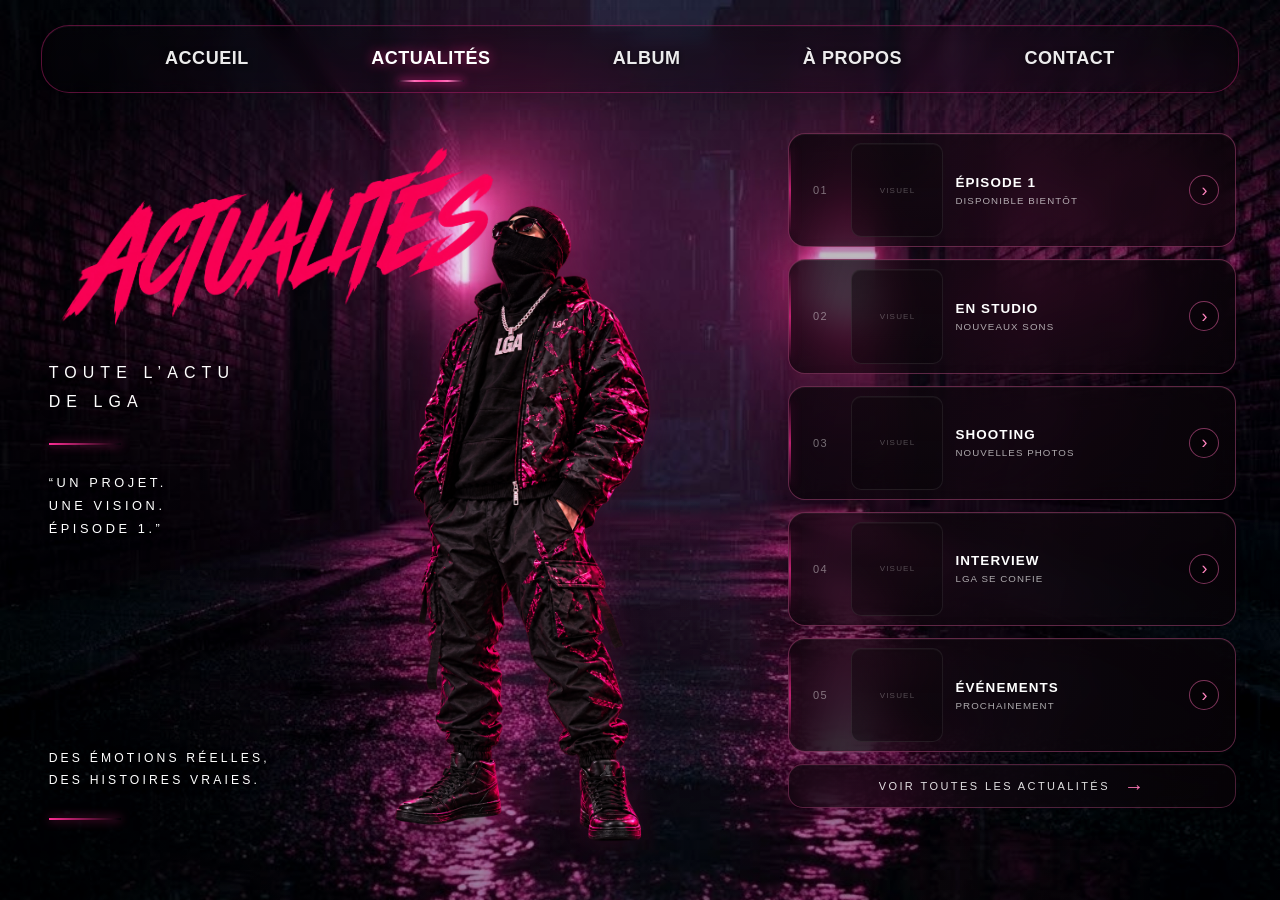
==== commit 02838e4e: "Replace Actualités background image" ====
--- a/actualites.html
+++ b/actualites.html
@@ -22,4 +22,4 @@
 @media(orientation:landscape){.second-person{display:block;left:24vw;bottom:-2svh;height:88svh;width:auto;max-width:34vw;object-fit:contain;opacity:1}}
 @media(orientation:landscape) and (max-height:700px){header{top:8px;left:10px;right:10px;height:62px;min-height:62px;max-height:none;border-radius:21px;padding:0 4px}.nav a{font-size:clamp(9px,1.7vw,13px);padding:0 4px}.intro{left:18px;top:86px;width:33vw}.title-logo{width:100%}.subtitle{margin-top:12px;font-size:clamp(7px,1.4vw,10px);letter-spacing:.28em}.pink-line{margin:11px 0;width:46px}.quote{font-size:clamp(7px,1.15vw,9px);letter-spacing:.16em}.bottom-copy{display:none}.news-panel{top:82px;right:10px;width:44vw;height:calc(100svh - 92px);grid-template-rows:repeat(5,1fr) 34px;gap:6px}.news-card{grid-template-columns:26px 62px 1fr 23px;padding:5px 6px;gap:7px;border-radius:10px}.news-index{font-size:6.5px}.media-slot{border-radius:6px;min-height:0;font-size:5.5px}.news-copy strong{font-size:10px;margin-bottom:2px}.news-copy span{font-size:7px}.news-arrow{width:21px;height:21px;font-size:13px}.all-news{border-radius:10px;font-size:7px;letter-spacing:.16em}.all-news b{font-size:14px}.second-person{left:23vw;bottom:-2svh;height:90svh;max-width:35vw}}
 </style>
-</head><body><div class="actualites-page"><div class="scene" aria-hidden="true"><img class="scene-bg" src="1E31856B-1175-422D-A120-B82D2D4653E6.png?v=1" alt=""><div class="scene-shade"></div></div><img class="second-person" src="9181B5D6-4A4D-4724-BF37-1DED0EA46C4F.png?v=3" alt=""><header><nav class="nav" aria-label="Navigation principale"><a href="index.html">ACCUEIL</a><a class="active" href="actualites.html" aria-current="page">ACTUALITÉS</a><a href="album.html">ALBUM</a><a href="apropos.html">À PROPOS</a><a href="contact.html">CONTACT</a></nav></header><section class="intro"><img class="title-logo" src="3C1EFD5A-89E2-4195-B166-C4EFD1303C96.PNG?v=1" alt="ACTUALITÉS"><p class="subtitle">TOUTE L’ACTU<br>DE LGA</p><div class="pink-line"></div><p class="quote">“UN PROJET.<br>UNE VISION.<br>ÉPISODE 1.”</p></section><div class="bottom-copy">DES ÉMOTIONS RÉELLES,<br>DES HISTOIRES VRAIES.<div class="pink-line"></div></div><main class="news-panel"><a class="news-card" href="#"><span class="news-index">01</span><span class="media-slot">visuel</span><span class="news-copy"><strong>ÉPISODE 1</strong><span>DISPONIBLE BIENTÔT</span><time>PROCHAINEMENT</time></span><span class="news-arrow">›</span></a><a class="news-card" href="#"><span class="news-index">02</span><span class="media-slot">visuel</span><span class="news-copy"><strong>EN STUDIO</strong><span>NOUVEAUX SONS</span><time>À VENIR</time></span><span class="news-arrow">›</span></a><a class="news-card" href="#"><span class="news-index">03</span><span class="media-slot">visuel</span><span class="news-copy"><strong>SHOOTING</strong><span>NOUVELLES PHOTOS</span><time>À VENIR</time></span><span class="news-arrow">›</span></a><a class="news-card" href="#"><span class="news-index">04</span><span class="media-slot">visuel</span><span class="news-copy"><strong>INTERVIEW</strong><span>LGA SE CONFIE</span><time>À VENIR</time></span><span class="news-arrow">›</span></a><a class="news-card" href="#"><span class="news-index">05</span><span class="media-slot">visuel</span><span class="news-copy"><strong>ÉVÉNEMENTS</strong><span>PROCHAINEMENT</span><time>À VENIR</time></span><span class="news-arrow">›</span></a><a class="all-news" href="#">VOIR TOUTES LES ACTUALITÉS <b>→</b></a></main></div></body></html>+</head><body><div class="actualites-page"><div class="scene" aria-hidden="true"><img class="scene-bg" src="Fond écran page ACTUALITÉS.JPG?v=1" alt=""><div class="scene-shade"></div></div><img class="second-person" src="9181B5D6-4A4D-4724-BF37-1DED0EA46C4F.png?v=3" alt=""><header><nav class="nav" aria-label="Navigation principale"><a href="index.html">ACCUEIL</a><a class="active" href="actualites.html" aria-current="page">ACTUALITÉS</a><a href="album.html">ALBUM</a><a href="apropos.html">À PROPOS</a><a href="contact.html">CONTACT</a></nav></header><section class="intro"><img class="title-logo" src="3C1EFD5A-89E2-4195-B166-C4EFD1303C96.PNG?v=1" alt="ACTUALITÉS"><p class="subtitle">TOUTE L’ACTU<br>DE LGA</p><div class="pink-line"></div><p class="quote">“UN PROJET.<br>UNE VISION.<br>ÉPISODE 1.”</p></section><div class="bottom-copy">DES ÉMOTIONS RÉELLES,<br>DES HISTOIRES VRAIES.<div class="pink-line"></div></div><main class="news-panel"><a class="news-card" href="#"><span class="news-index">01</span><span class="media-slot">visuel</span><span class="news-copy"><strong>ÉPISODE 1</strong><span>DISPONIBLE BIENTÔT</span><time>PROCHAINEMENT</time></span><span class="news-arrow">›</span></a><a class="news-card" href="#"><span class="news-index">02</span><span class="media-slot">visuel</span><span class="news-copy"><strong>EN STUDIO</strong><span>NOUVEAUX SONS</span><time>À VENIR</time></span><span class="news-arrow">›</span></a><a class="news-card" href="#"><span class="news-index">03</span><span class="media-slot">visuel</span><span class="news-copy"><strong>SHOOTING</strong><span>NOUVELLES PHOTOS</span><time>À VENIR</time></span><span class="news-arrow">›</span></a><a class="news-card" href="#"><span class="news-index">04</span><span class="media-slot">visuel</span><span class="news-copy"><strong>INTERVIEW</strong><span>LGA SE CONFIE</span><time>À VENIR</time></span><span class="news-arrow">›</span></a><a class="news-card" href="#"><span class="news-index">05</span><span class="media-slot">visuel</span><span class="news-copy"><strong>ÉVÉNEMENTS</strong><span>PROCHAINEMENT</span><time>À VENIR</time></span><span class="news-arrow">›</span></a><a class="all-news" href="#">VOIR TOUTES LES ACTUALITÉS <b>→</b></a></main></div></body></html>
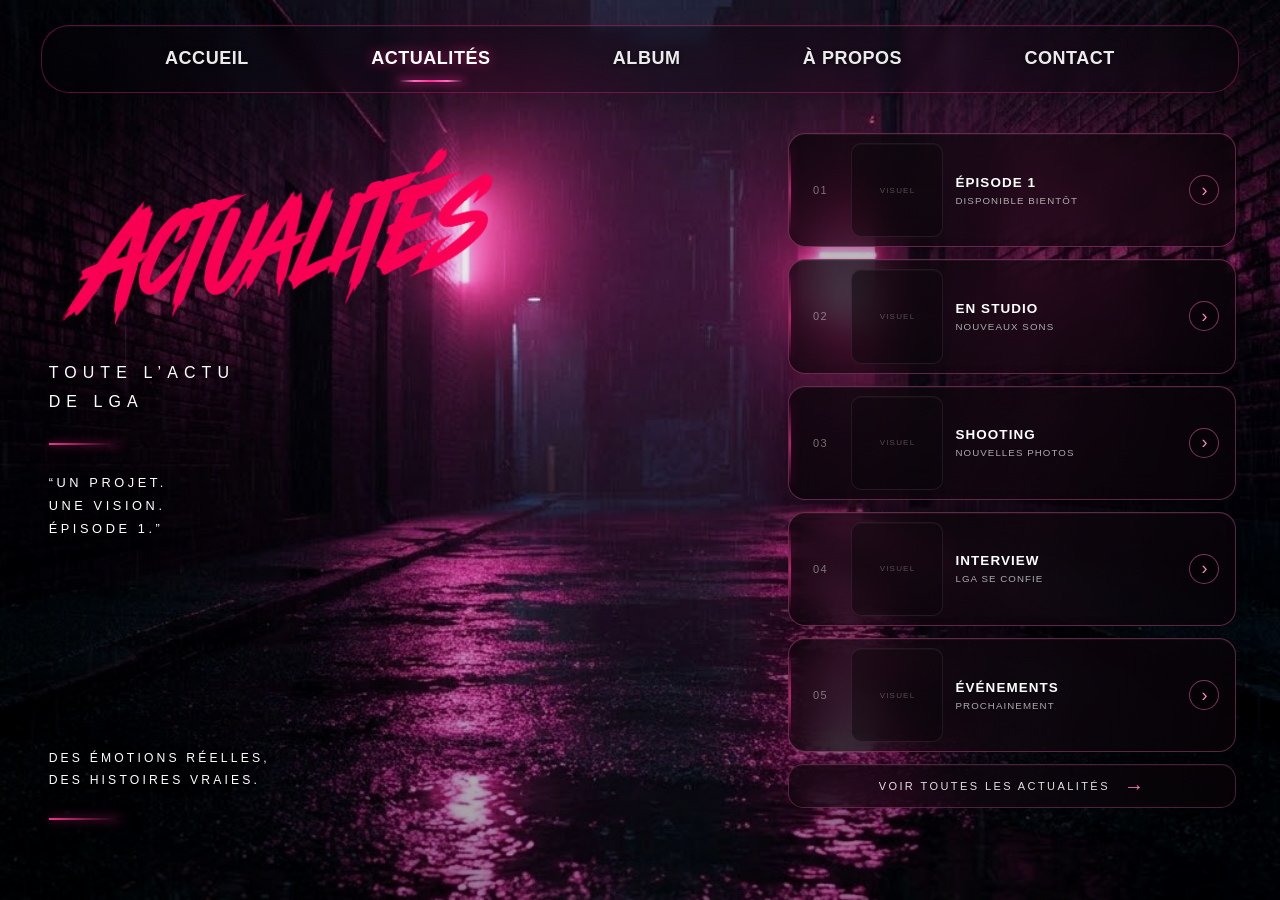
==== commit c1635251: "Remove character from Actualités page" ====
--- a/actualites.html
+++ b/actualites.html
@@ -12,14 +12,13 @@
 .actualites-page{position:relative;min-height:100svh;overflow:hidden;background:#050006}
 .scene{position:absolute;inset:0;overflow:hidden}.scene-bg{position:absolute;inset:0;width:100%;height:100%;object-fit:cover;object-position:center;display:block;filter:saturate(1.08) contrast(1.03)}
 .scene-shade{position:absolute;inset:0;background:linear-gradient(90deg,rgba(0,0,0,.38),rgba(0,0,0,.04) 42%,rgba(0,0,0,.10)),linear-gradient(0deg,rgba(0,0,0,.36),transparent 46%)}
-.second-person{display:none;position:absolute;z-index:25;pointer-events:none;user-select:none;-webkit-user-drag:none;filter:drop-shadow(0 12px 18px rgba(0,0,0,.34)) drop-shadow(0 0 12px rgba(255,45,149,.16))}
 header{position:absolute;z-index:50;top:2.8svh;left:3.2vw;right:3.2vw;height:7.5svh;min-height:66px;max-height:82px;background:linear-gradient(180deg,rgba(5,2,6,.34),rgba(2,1,3,.24));border:1px solid rgba(255,45,149,.34);border-radius:28px;display:flex;align-items:center;padding:0 1vw;box-shadow:0 10px 30px rgba(0,0,0,.16),inset 0 1px 0 rgba(255,255,255,.04);backdrop-filter:blur(8px) saturate(118%);-webkit-backdrop-filter:blur(8px) saturate(118%)}
 .nav{display:flex;align-items:center;justify-content:space-evenly;width:100%;height:100%;white-space:nowrap}.nav a{color:rgba(255,255,255,.92);text-decoration:none;font-size:18px;font-weight:700;letter-spacing:.03em;position:relative;height:100%;display:flex;align-items:center;padding:0 12px;text-shadow:0 1px 5px rgba(0,0,0,.55)}.nav a.active{color:#fff;text-shadow:0 0 12px rgba(255,45,149,.66),0 1px 5px rgba(0,0,0,.55)}.nav a.active:after{content:"";position:absolute;left:27%;right:27%;bottom:10px;height:2px;border-radius:99px;background:linear-gradient(90deg,transparent,#ff70ba 25%,#ff2d95 50%,#ff70ba 75%,transparent);box-shadow:0 0 8px rgba(255,45,149,.95),0 0 18px rgba(255,45,149,.48)}
 .intro{position:absolute;z-index:20;left:3.8vw;top:15svh;width:36vw;max-width:550px}.title-logo{display:block;width:100%;height:auto;position:relative;z-index:2}.subtitle{margin-top:28px;font-size:clamp(13px,1.25vw,20px);letter-spacing:.38em;line-height:1.8;text-shadow:0 2px 8px rgba(0,0,0,.5)}.pink-line{width:72px;height:2px;margin:26px 0;background:linear-gradient(90deg,var(--pink),transparent);box-shadow:0 0 10px rgba(255,45,149,.65)}.quote{font-size:clamp(12px,1vw,16px);letter-spacing:.28em;line-height:1.8;text-shadow:0 2px 8px rgba(0,0,0,.5)}.bottom-copy{position:absolute;left:3.8vw;bottom:6svh;font-size:clamp(11px,.95vw,15px);letter-spacing:.26em;line-height:1.8;z-index:20;text-shadow:0 2px 8px rgba(0,0,0,.5)}
 .news-panel{position:absolute;z-index:30;right:3.4vw;top:14.8svh;width:min(35vw,540px);height:75svh;display:grid;grid-template-rows:repeat(5,1fr) 44px;gap:12px;padding:0;background:transparent;border:0;box-shadow:none;backdrop-filter:none;-webkit-backdrop-filter:none;overflow:visible}.news-card{position:relative;min-height:0;border:1px solid rgba(255,105,180,.34);border-radius:17px;display:grid;grid-template-columns:38px 92px 1fr 34px;align-items:center;gap:12px;padding:9px 12px;text-decoration:none;color:#fff;overflow:hidden;background:linear-gradient(105deg,rgba(7,4,8,.78),rgba(17,7,14,.66) 55%,rgba(8,3,7,.72));box-shadow:0 15px 34px rgba(0,0,0,.28),inset 0 1px 0 rgba(255,255,255,.045);backdrop-filter:blur(16px) saturate(118%);-webkit-backdrop-filter:blur(16px) saturate(118%);transition:transform .18s ease,border-color .18s ease,background .18s ease,box-shadow .18s ease}.news-card:before{content:'';position:absolute;left:0;top:12px;bottom:12px;width:2px;background:linear-gradient(180deg,transparent,var(--pink),transparent);opacity:.72;box-shadow:0 0 12px rgba(255,45,149,.45)}.news-card:hover{transform:translateY(-2px);border-color:rgba(255,105,180,.62);background:linear-gradient(105deg,rgba(11,5,10,.84),rgba(28,9,20,.72) 55%,rgba(10,4,9,.78));box-shadow:0 18px 40px rgba(0,0,0,.34),0 0 18px rgba(255,45,149,.10),inset 0 1px 0 rgba(255,255,255,.055)}.news-card:active{transform:scale(.992)}.news-index{font-size:11px;letter-spacing:.12em;color:rgba(255,255,255,.42);font-variant-numeric:tabular-nums;text-align:center}.media-slot{width:100%;height:100%;min-height:58px;border:1px solid rgba(255,255,255,.075);border-radius:10px;background:linear-gradient(180deg,rgba(16,9,14,.58),rgba(7,4,8,.42));display:grid;place-items:center;color:rgba(255,255,255,.28);font-size:8px;letter-spacing:.15em;text-transform:uppercase;box-shadow:inset 0 1px 0 rgba(255,255,255,.03)}.news-copy{min-width:0}.news-copy strong{display:block;font-size:clamp(13px,1.05vw,17px);letter-spacing:.08em;margin-bottom:5px}.news-copy span{display:block;font-size:clamp(9px,.76vw,12px);letter-spacing:.11em;color:rgba(255,255,255,.66)}.news-copy time{display:none}.news-arrow{width:30px;height:30px;border:1px solid rgba(255,105,180,.48);border-radius:50%;display:grid;place-items:center;color:#ff84be;font-size:18px;background:rgba(0,0,0,.18);transition:transform .18s ease,background .18s ease,border-color .18s ease}.news-card:hover .news-arrow{transform:translateX(2px);background:rgba(255,45,149,.08);border-color:rgba(255,105,180,.72)}.all-news{border:1px solid rgba(255,105,180,.28);border-radius:15px;background:linear-gradient(105deg,rgba(7,4,8,.72),rgba(17,7,14,.58),rgba(8,3,7,.68));display:flex;align-items:center;justify-content:center;gap:14px;text-decoration:none;color:rgba(255,255,255,.88);font-size:11px;letter-spacing:.22em;box-shadow:0 12px 26px rgba(0,0,0,.24),inset 0 1px 0 rgba(255,255,255,.035);backdrop-filter:blur(14px) saturate(116%);-webkit-backdrop-filter:blur(14px) saturate(116%)}.all-news b{color:#ff79b8;font-size:20px;font-weight:400}
 @media(max-width:760px) and (orientation:portrait){.actualites-page{min-height:100svh}.scene-bg{object-position:center center}.scene-shade{background:linear-gradient(180deg,rgba(0,0,0,.04),rgba(0,0,0,.01) 44%,rgba(0,0,0,.18) 66%,rgba(0,0,0,.44) 100%)}header{top:2.7svh;left:9px;right:9px;height:7.2svh;min-height:64px;max-height:none;border-radius:22px;padding:0 3px;background:linear-gradient(180deg,rgba(4,2,5,.28),rgba(1,1,2,.18));border-color:rgba(255,45,149,.28);backdrop-filter:blur(7px) saturate(116%);-webkit-backdrop-filter:blur(7px) saturate(116%)}.nav{gap:0;justify-content:space-evenly}.nav a{font-size:clamp(10px,3vw,13px);padding:0 4px}.nav a.active:after{bottom:10px}.intro{left:14px;right:14px;top:13.5svh;width:auto;max-width:none}.title-logo{width:100%;max-width:600px}.subtitle{margin-top:14px;font-size:10px;letter-spacing:.30em}.pink-line{margin:14px 0;width:48px}.quote{font-size:9px;letter-spacing:.18em}.bottom-copy{display:none}.news-panel{left:10px;right:10px;top:auto;bottom:max(10px,env(safe-area-inset-bottom));width:auto;height:42svh;display:grid;grid-template-columns:1fr;grid-template-rows:repeat(5,1fr) 42px;gap:8px}.news-card{grid-template-columns:26px 58px minmax(0,1fr) 24px;gap:7px;padding:5px 7px;border-radius:12px}.news-card:before{top:8px;bottom:8px}.news-index{font-size:7px}.media-slot{min-height:0;height:100%;border-radius:7px;font-size:6px;letter-spacing:.10em}.news-copy strong{font-size:10px;margin-bottom:3px}.news-copy span{font-size:7px;white-space:nowrap;overflow:hidden;text-overflow:ellipsis}.news-arrow{width:23px;height:23px;font-size:14px}.all-news{font-size:8px;letter-spacing:.14em;border-radius:12px}.all-news b{font-size:15px}}
 @media(max-width:390px) and (orientation:portrait){header{left:5px;right:5px}.nav a{font-size:9px;padding:0 2px}.intro{left:10px;right:10px;top:13svh}.title-logo{width:100%}.subtitle{font-size:8px}.quote{font-size:7px}.news-panel{left:6px;right:6px;height:43svh;gap:7px}.news-card{grid-template-columns:24px 52px minmax(0,1fr) 22px;padding:5px 6px}.news-index{font-size:6.5px}.news-copy strong{font-size:9px}.news-copy span{font-size:6px}.news-arrow{width:21px;height:21px}}
-@media(orientation:landscape){.second-person{display:block;left:24vw;bottom:-2svh;height:88svh;width:auto;max-width:34vw;object-fit:contain;opacity:1}}
-@media(orientation:landscape) and (max-height:700px){header{top:8px;left:10px;right:10px;height:62px;min-height:62px;max-height:none;border-radius:21px;padding:0 4px}.nav a{font-size:clamp(9px,1.7vw,13px);padding:0 4px}.intro{left:18px;top:86px;width:33vw}.title-logo{width:100%}.subtitle{margin-top:12px;font-size:clamp(7px,1.4vw,10px);letter-spacing:.28em}.pink-line{margin:11px 0;width:46px}.quote{font-size:clamp(7px,1.15vw,9px);letter-spacing:.16em}.bottom-copy{display:none}.news-panel{top:82px;right:10px;width:44vw;height:calc(100svh - 92px);grid-template-rows:repeat(5,1fr) 34px;gap:6px}.news-card{grid-template-columns:26px 62px 1fr 23px;padding:5px 6px;gap:7px;border-radius:10px}.news-index{font-size:6.5px}.media-slot{border-radius:6px;min-height:0;font-size:5.5px}.news-copy strong{font-size:10px;margin-bottom:2px}.news-copy span{font-size:7px}.news-arrow{width:21px;height:21px;font-size:13px}.all-news{border-radius:10px;font-size:7px;letter-spacing:.16em}.all-news b{font-size:14px}.second-person{left:23vw;bottom:-2svh;height:90svh;max-width:35vw}}
+@media(orientation:landscape){}
+@media(orientation:landscape) and (max-height:700px){header{top:8px;left:10px;right:10px;height:62px;min-height:62px;max-height:none;border-radius:21px;padding:0 4px}.nav a{font-size:clamp(9px,1.7vw,13px);padding:0 4px}.intro{left:18px;top:86px;width:33vw}.title-logo{width:100%}.subtitle{margin-top:12px;font-size:clamp(7px,1.4vw,10px);letter-spacing:.28em}.pink-line{margin:11px 0;width:46px}.quote{font-size:clamp(7px,1.15vw,9px);letter-spacing:.16em}.bottom-copy{display:none}.news-panel{top:82px;right:10px;width:44vw;height:calc(100svh - 92px);grid-template-rows:repeat(5,1fr) 34px;gap:6px}.news-card{grid-template-columns:26px 62px 1fr 23px;padding:5px 6px;gap:7px;border-radius:10px}.news-index{font-size:6.5px}.media-slot{border-radius:6px;min-height:0;font-size:5.5px}.news-copy strong{font-size:10px;margin-bottom:2px}.news-copy span{font-size:7px}.news-arrow{width:21px;height:21px;font-size:13px}.all-news{border-radius:10px;font-size:7px;letter-spacing:.16em}.all-news b{font-size:14px}}
 </style>
-</head><body><div class="actualites-page"><div class="scene" aria-hidden="true"><img class="scene-bg" src="Fond écran page ACTUALITÉS.JPG?v=1" alt=""><div class="scene-shade"></div></div><img class="second-person" src="9181B5D6-4A4D-4724-BF37-1DED0EA46C4F.png?v=3" alt=""><header><nav class="nav" aria-label="Navigation principale"><a href="index.html">ACCUEIL</a><a class="active" href="actualites.html" aria-current="page">ACTUALITÉS</a><a href="album.html">ALBUM</a><a href="apropos.html">À PROPOS</a><a href="contact.html">CONTACT</a></nav></header><section class="intro"><img class="title-logo" src="3C1EFD5A-89E2-4195-B166-C4EFD1303C96.PNG?v=1" alt="ACTUALITÉS"><p class="subtitle">TOUTE L’ACTU<br>DE LGA</p><div class="pink-line"></div><p class="quote">“UN PROJET.<br>UNE VISION.<br>ÉPISODE 1.”</p></section><div class="bottom-copy">DES ÉMOTIONS RÉELLES,<br>DES HISTOIRES VRAIES.<div class="pink-line"></div></div><main class="news-panel"><a class="news-card" href="#"><span class="news-index">01</span><span class="media-slot">visuel</span><span class="news-copy"><strong>ÉPISODE 1</strong><span>DISPONIBLE BIENTÔT</span><time>PROCHAINEMENT</time></span><span class="news-arrow">›</span></a><a class="news-card" href="#"><span class="news-index">02</span><span class="media-slot">visuel</span><span class="news-copy"><strong>EN STUDIO</strong><span>NOUVEAUX SONS</span><time>À VENIR</time></span><span class="news-arrow">›</span></a><a class="news-card" href="#"><span class="news-index">03</span><span class="media-slot">visuel</span><span class="news-copy"><strong>SHOOTING</strong><span>NOUVELLES PHOTOS</span><time>À VENIR</time></span><span class="news-arrow">›</span></a><a class="news-card" href="#"><span class="news-index">04</span><span class="media-slot">visuel</span><span class="news-copy"><strong>INTERVIEW</strong><span>LGA SE CONFIE</span><time>À VENIR</time></span><span class="news-arrow">›</span></a><a class="news-card" href="#"><span class="news-index">05</span><span class="media-slot">visuel</span><span class="news-copy"><strong>ÉVÉNEMENTS</strong><span>PROCHAINEMENT</span><time>À VENIR</time></span><span class="news-arrow">›</span></a><a class="all-news" href="#">VOIR TOUTES LES ACTUALITÉS <b>→</b></a></main></div></body></html>+</head><body><div class="actualites-page"><div class="scene" aria-hidden="true"><img class="scene-bg" src="Fond écran page ACTUALITÉS.JPG?v=1" alt=""><div class="scene-shade"></div></div><header><nav class="nav" aria-label="Navigation principale"><a href="index.html">ACCUEIL</a><a class="active" href="actualites.html" aria-current="page">ACTUALITÉS</a><a href="album.html">ALBUM</a><a href="apropos.html">À PROPOS</a><a href="contact.html">CONTACT</a></nav></header><section class="intro"><img class="title-logo" src="3C1EFD5A-89E2-4195-B166-C4EFD1303C96.PNG?v=1" alt="ACTUALITÉS"><p class="subtitle">TOUTE L’ACTU<br>DE LGA</p><div class="pink-line"></div><p class="quote">“UN PROJET.<br>UNE VISION.<br>ÉPISODE 1.”</p></section><div class="bottom-copy">DES ÉMOTIONS RÉELLES,<br>DES HISTOIRES VRAIES.<div class="pink-line"></div></div><main class="news-panel"><a class="news-card" href="#"><span class="news-index">01</span><span class="media-slot">visuel</span><span class="news-copy"><strong>ÉPISODE 1</strong><span>DISPONIBLE BIENTÔT</span><time>PROCHAINEMENT</time></span><span class="news-arrow">›</span></a><a class="news-card" href="#"><span class="news-index">02</span><span class="media-slot">visuel</span><span class="news-copy"><strong>EN STUDIO</strong><span>NOUVEAUX SONS</span><time>À VENIR</time></span><span class="news-arrow">›</span></a><a class="news-card" href="#"><span class="news-index">03</span><span class="media-slot">visuel</span><span class="news-copy"><strong>SHOOTING</strong><span>NOUVELLES PHOTOS</span><time>À VENIR</time></span><span class="news-arrow">›</span></a><a class="news-card" href="#"><span class="news-index">04</span><span class="media-slot">visuel</span><span class="news-copy"><strong>INTERVIEW</strong><span>LGA SE CONFIE</span><time>À VENIR</time></span><span class="news-arrow">›</span></a><a class="news-card" href="#"><span class="news-index">05</span><span class="media-slot">visuel</span><span class="news-copy"><strong>ÉVÉNEMENTS</strong><span>PROCHAINEMENT</span><time>À VENIR</time></span><span class="news-arrow">›</span></a><a class="all-news" href="#">VOIR TOUTES LES ACTUALITÉS <b>→</b></a></main></div></body></html>
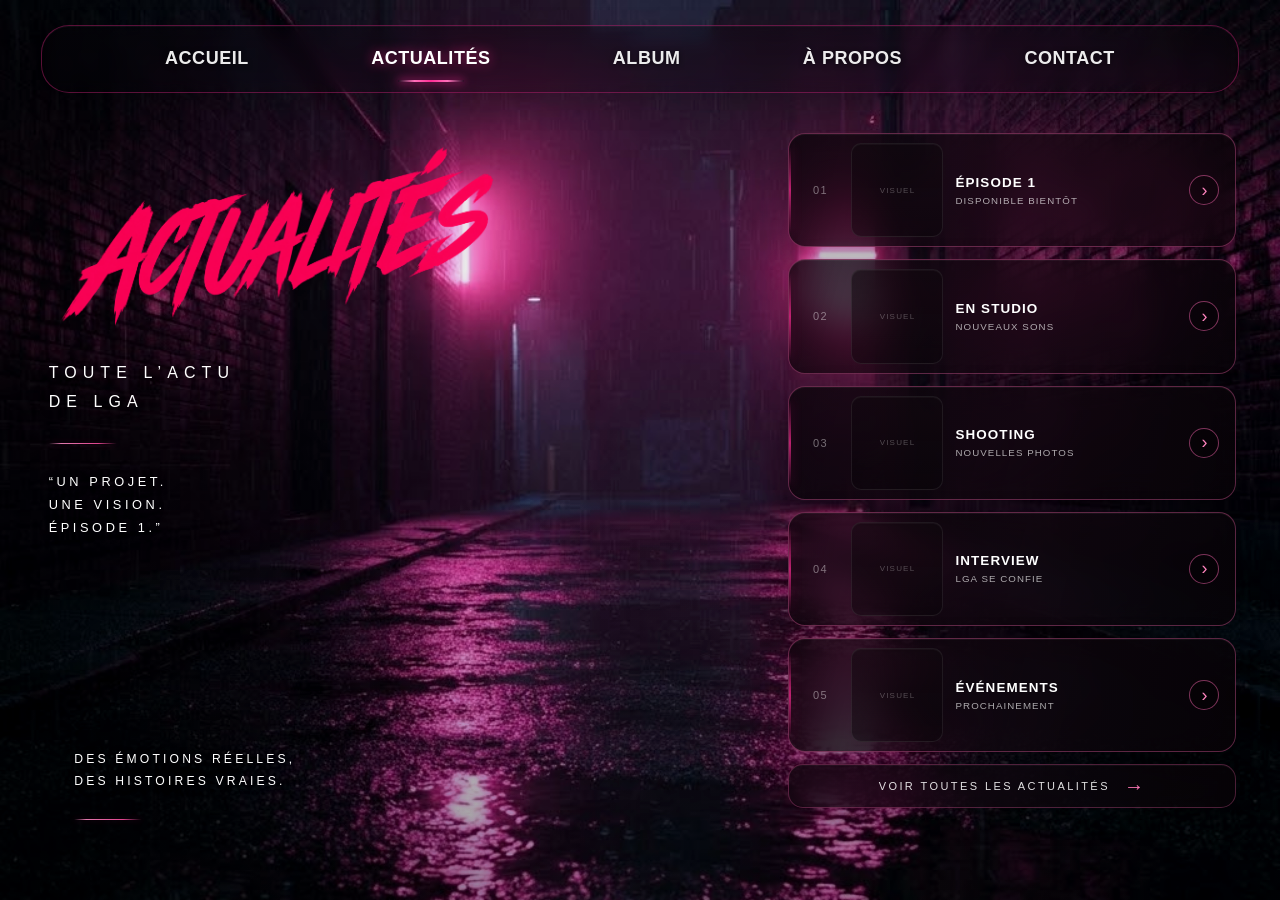
==== commit 23003c0c: "Reposition Actualités copy and match Album pink line style" ====
--- a/actualites.html
+++ b/actualites.html
@@ -14,11 +14,11 @@
 .scene-shade{position:absolute;inset:0;background:linear-gradient(90deg,rgba(0,0,0,.38),rgba(0,0,0,.04) 42%,rgba(0,0,0,.10)),linear-gradient(0deg,rgba(0,0,0,.36),transparent 46%)}
 header{position:absolute;z-index:50;top:2.8svh;left:3.2vw;right:3.2vw;height:7.5svh;min-height:66px;max-height:82px;background:linear-gradient(180deg,rgba(5,2,6,.34),rgba(2,1,3,.24));border:1px solid rgba(255,45,149,.34);border-radius:28px;display:flex;align-items:center;padding:0 1vw;box-shadow:0 10px 30px rgba(0,0,0,.16),inset 0 1px 0 rgba(255,255,255,.04);backdrop-filter:blur(8px) saturate(118%);-webkit-backdrop-filter:blur(8px) saturate(118%)}
 .nav{display:flex;align-items:center;justify-content:space-evenly;width:100%;height:100%;white-space:nowrap}.nav a{color:rgba(255,255,255,.92);text-decoration:none;font-size:18px;font-weight:700;letter-spacing:.03em;position:relative;height:100%;display:flex;align-items:center;padding:0 12px;text-shadow:0 1px 5px rgba(0,0,0,.55)}.nav a.active{color:#fff;text-shadow:0 0 12px rgba(255,45,149,.66),0 1px 5px rgba(0,0,0,.55)}.nav a.active:after{content:"";position:absolute;left:27%;right:27%;bottom:10px;height:2px;border-radius:99px;background:linear-gradient(90deg,transparent,#ff70ba 25%,#ff2d95 50%,#ff70ba 75%,transparent);box-shadow:0 0 8px rgba(255,45,149,.95),0 0 18px rgba(255,45,149,.48)}
-.intro{position:absolute;z-index:20;left:3.8vw;top:15svh;width:36vw;max-width:550px}.title-logo{display:block;width:100%;height:auto;position:relative;z-index:2}.subtitle{margin-top:28px;font-size:clamp(13px,1.25vw,20px);letter-spacing:.38em;line-height:1.8;text-shadow:0 2px 8px rgba(0,0,0,.5)}.pink-line{width:72px;height:2px;margin:26px 0;background:linear-gradient(90deg,var(--pink),transparent);box-shadow:0 0 10px rgba(255,45,149,.65)}.quote{font-size:clamp(12px,1vw,16px);letter-spacing:.28em;line-height:1.8;text-shadow:0 2px 8px rgba(0,0,0,.5)}.bottom-copy{position:absolute;left:3.8vw;bottom:6svh;font-size:clamp(11px,.95vw,15px);letter-spacing:.26em;line-height:1.8;z-index:20;text-shadow:0 2px 8px rgba(0,0,0,.5)}
+.intro{position:absolute;z-index:20;left:3.8vw;top:15svh;width:36vw;max-width:550px}.title-logo{display:block;width:100%;height:auto;position:relative;z-index:2}.subtitle{margin-top:28px;font-size:clamp(13px,1.25vw,20px);letter-spacing:.38em;line-height:1.8;text-shadow:0 2px 8px rgba(0,0,0,.5)}.pink-line{width:68px;height:1px;margin:26px 0;background:linear-gradient(90deg,rgba(255,45,149,0),rgba(255,139,197,.95) 18%,rgba(255,79,163,.95) 72%,rgba(255,45,149,0));box-shadow:0 0 6px rgba(255,45,149,.28);opacity:.92}.quote{font-size:clamp(12px,1vw,16px);letter-spacing:.28em;line-height:1.8;text-shadow:0 2px 8px rgba(0,0,0,.5)}.bottom-copy{position:absolute;left:5.8vw;bottom:6svh;font-size:clamp(11px,.95vw,15px);letter-spacing:.26em;line-height:1.8;z-index:20;text-shadow:0 2px 8px rgba(0,0,0,.5)}
 .news-panel{position:absolute;z-index:30;right:3.4vw;top:14.8svh;width:min(35vw,540px);height:75svh;display:grid;grid-template-rows:repeat(5,1fr) 44px;gap:12px;padding:0;background:transparent;border:0;box-shadow:none;backdrop-filter:none;-webkit-backdrop-filter:none;overflow:visible}.news-card{position:relative;min-height:0;border:1px solid rgba(255,105,180,.34);border-radius:17px;display:grid;grid-template-columns:38px 92px 1fr 34px;align-items:center;gap:12px;padding:9px 12px;text-decoration:none;color:#fff;overflow:hidden;background:linear-gradient(105deg,rgba(7,4,8,.78),rgba(17,7,14,.66) 55%,rgba(8,3,7,.72));box-shadow:0 15px 34px rgba(0,0,0,.28),inset 0 1px 0 rgba(255,255,255,.045);backdrop-filter:blur(16px) saturate(118%);-webkit-backdrop-filter:blur(16px) saturate(118%);transition:transform .18s ease,border-color .18s ease,background .18s ease,box-shadow .18s ease}.news-card:before{content:'';position:absolute;left:0;top:12px;bottom:12px;width:2px;background:linear-gradient(180deg,transparent,var(--pink),transparent);opacity:.72;box-shadow:0 0 12px rgba(255,45,149,.45)}.news-card:hover{transform:translateY(-2px);border-color:rgba(255,105,180,.62);background:linear-gradient(105deg,rgba(11,5,10,.84),rgba(28,9,20,.72) 55%,rgba(10,4,9,.78));box-shadow:0 18px 40px rgba(0,0,0,.34),0 0 18px rgba(255,45,149,.10),inset 0 1px 0 rgba(255,255,255,.055)}.news-card:active{transform:scale(.992)}.news-index{font-size:11px;letter-spacing:.12em;color:rgba(255,255,255,.42);font-variant-numeric:tabular-nums;text-align:center}.media-slot{width:100%;height:100%;min-height:58px;border:1px solid rgba(255,255,255,.075);border-radius:10px;background:linear-gradient(180deg,rgba(16,9,14,.58),rgba(7,4,8,.42));display:grid;place-items:center;color:rgba(255,255,255,.28);font-size:8px;letter-spacing:.15em;text-transform:uppercase;box-shadow:inset 0 1px 0 rgba(255,255,255,.03)}.news-copy{min-width:0}.news-copy strong{display:block;font-size:clamp(13px,1.05vw,17px);letter-spacing:.08em;margin-bottom:5px}.news-copy span{display:block;font-size:clamp(9px,.76vw,12px);letter-spacing:.11em;color:rgba(255,255,255,.66)}.news-copy time{display:none}.news-arrow{width:30px;height:30px;border:1px solid rgba(255,105,180,.48);border-radius:50%;display:grid;place-items:center;color:#ff84be;font-size:18px;background:rgba(0,0,0,.18);transition:transform .18s ease,background .18s ease,border-color .18s ease}.news-card:hover .news-arrow{transform:translateX(2px);background:rgba(255,45,149,.08);border-color:rgba(255,105,180,.72)}.all-news{border:1px solid rgba(255,105,180,.28);border-radius:15px;background:linear-gradient(105deg,rgba(7,4,8,.72),rgba(17,7,14,.58),rgba(8,3,7,.68));display:flex;align-items:center;justify-content:center;gap:14px;text-decoration:none;color:rgba(255,255,255,.88);font-size:11px;letter-spacing:.22em;box-shadow:0 12px 26px rgba(0,0,0,.24),inset 0 1px 0 rgba(255,255,255,.035);backdrop-filter:blur(14px) saturate(116%);-webkit-backdrop-filter:blur(14px) saturate(116%)}.all-news b{color:#ff79b8;font-size:20px;font-weight:400}
 @media(max-width:760px) and (orientation:portrait){.actualites-page{min-height:100svh}.scene-bg{object-position:center center}.scene-shade{background:linear-gradient(180deg,rgba(0,0,0,.04),rgba(0,0,0,.01) 44%,rgba(0,0,0,.18) 66%,rgba(0,0,0,.44) 100%)}header{top:2.7svh;left:9px;right:9px;height:7.2svh;min-height:64px;max-height:none;border-radius:22px;padding:0 3px;background:linear-gradient(180deg,rgba(4,2,5,.28),rgba(1,1,2,.18));border-color:rgba(255,45,149,.28);backdrop-filter:blur(7px) saturate(116%);-webkit-backdrop-filter:blur(7px) saturate(116%)}.nav{gap:0;justify-content:space-evenly}.nav a{font-size:clamp(10px,3vw,13px);padding:0 4px}.nav a.active:after{bottom:10px}.intro{left:14px;right:14px;top:13.5svh;width:auto;max-width:none}.title-logo{width:100%;max-width:600px}.subtitle{margin-top:14px;font-size:10px;letter-spacing:.30em}.pink-line{margin:14px 0;width:48px}.quote{font-size:9px;letter-spacing:.18em}.bottom-copy{display:none}.news-panel{left:10px;right:10px;top:auto;bottom:max(10px,env(safe-area-inset-bottom));width:auto;height:42svh;display:grid;grid-template-columns:1fr;grid-template-rows:repeat(5,1fr) 42px;gap:8px}.news-card{grid-template-columns:26px 58px minmax(0,1fr) 24px;gap:7px;padding:5px 7px;border-radius:12px}.news-card:before{top:8px;bottom:8px}.news-index{font-size:7px}.media-slot{min-height:0;height:100%;border-radius:7px;font-size:6px;letter-spacing:.10em}.news-copy strong{font-size:10px;margin-bottom:3px}.news-copy span{font-size:7px;white-space:nowrap;overflow:hidden;text-overflow:ellipsis}.news-arrow{width:23px;height:23px;font-size:14px}.all-news{font-size:8px;letter-spacing:.14em;border-radius:12px}.all-news b{font-size:15px}}
 @media(max-width:390px) and (orientation:portrait){header{left:5px;right:5px}.nav a{font-size:9px;padding:0 2px}.intro{left:10px;right:10px;top:13svh}.title-logo{width:100%}.subtitle{font-size:8px}.quote{font-size:7px}.news-panel{left:6px;right:6px;height:43svh;gap:7px}.news-card{grid-template-columns:24px 52px minmax(0,1fr) 22px;padding:5px 6px}.news-index{font-size:6.5px}.news-copy strong{font-size:9px}.news-copy span{font-size:6px}.news-arrow{width:21px;height:21px}}
 @media(orientation:landscape){}
-@media(orientation:landscape) and (max-height:700px){header{top:8px;left:10px;right:10px;height:62px;min-height:62px;max-height:none;border-radius:21px;padding:0 4px}.nav a{font-size:clamp(9px,1.7vw,13px);padding:0 4px}.intro{left:18px;top:86px;width:33vw}.title-logo{width:100%}.subtitle{margin-top:12px;font-size:clamp(7px,1.4vw,10px);letter-spacing:.28em}.pink-line{margin:11px 0;width:46px}.quote{font-size:clamp(7px,1.15vw,9px);letter-spacing:.16em}.bottom-copy{display:none}.news-panel{top:82px;right:10px;width:44vw;height:calc(100svh - 92px);grid-template-rows:repeat(5,1fr) 34px;gap:6px}.news-card{grid-template-columns:26px 62px 1fr 23px;padding:5px 6px;gap:7px;border-radius:10px}.news-index{font-size:6.5px}.media-slot{border-radius:6px;min-height:0;font-size:5.5px}.news-copy strong{font-size:10px;margin-bottom:2px}.news-copy span{font-size:7px}.news-arrow{width:21px;height:21px;font-size:13px}.all-news{border-radius:10px;font-size:7px;letter-spacing:.16em}.all-news b{font-size:14px}}
+@media(orientation:landscape) and (max-height:700px){header{top:8px;left:10px;right:10px;height:62px;min-height:62px;max-height:none;border-radius:21px;padding:0 4px}.nav a{font-size:clamp(9px,1.7vw,13px);padding:0 4px}.intro{left:18px;top:86px;width:33vw}.title-logo{width:100%}.subtitle{margin-top:12px;font-size:clamp(7px,1.4vw,10px);letter-spacing:.28em}.pink-line{margin:11px 0;width:46px}.quote{font-size:clamp(7px,1.15vw,9px);letter-spacing:.16em}.bottom-copy{display:block;left:5.8vw;bottom:4svh;font-size:clamp(7px,1.15vw,9px);letter-spacing:.16em;line-height:1.8}.news-panel{top:82px;right:10px;width:44vw;height:calc(100svh - 92px);grid-template-rows:repeat(5,1fr) 34px;gap:6px}.news-card{grid-template-columns:26px 62px 1fr 23px;padding:5px 6px;gap:7px;border-radius:10px}.news-index{font-size:6.5px}.media-slot{border-radius:6px;min-height:0;font-size:5.5px}.news-copy strong{font-size:10px;margin-bottom:2px}.news-copy span{font-size:7px}.news-arrow{width:21px;height:21px;font-size:13px}.all-news{border-radius:10px;font-size:7px;letter-spacing:.16em}.all-news b{font-size:14px}}
 </style>
 </head><body><div class="actualites-page"><div class="scene" aria-hidden="true"><img class="scene-bg" src="Fond écran page ACTUALITÉS.JPG?v=1" alt=""><div class="scene-shade"></div></div><header><nav class="nav" aria-label="Navigation principale"><a href="index.html">ACCUEIL</a><a class="active" href="actualites.html" aria-current="page">ACTUALITÉS</a><a href="album.html">ALBUM</a><a href="apropos.html">À PROPOS</a><a href="contact.html">CONTACT</a></nav></header><section class="intro"><img class="title-logo" src="3C1EFD5A-89E2-4195-B166-C4EFD1303C96.PNG?v=1" alt="ACTUALITÉS"><p class="subtitle">TOUTE L’ACTU<br>DE LGA</p><div class="pink-line"></div><p class="quote">“UN PROJET.<br>UNE VISION.<br>ÉPISODE 1.”</p></section><div class="bottom-copy">DES ÉMOTIONS RÉELLES,<br>DES HISTOIRES VRAIES.<div class="pink-line"></div></div><main class="news-panel"><a class="news-card" href="#"><span class="news-index">01</span><span class="media-slot">visuel</span><span class="news-copy"><strong>ÉPISODE 1</strong><span>DISPONIBLE BIENTÔT</span><time>PROCHAINEMENT</time></span><span class="news-arrow">›</span></a><a class="news-card" href="#"><span class="news-index">02</span><span class="media-slot">visuel</span><span class="news-copy"><strong>EN STUDIO</strong><span>NOUVEAUX SONS</span><time>À VENIR</time></span><span class="news-arrow">›</span></a><a class="news-card" href="#"><span class="news-index">03</span><span class="media-slot">visuel</span><span class="news-copy"><strong>SHOOTING</strong><span>NOUVELLES PHOTOS</span><time>À VENIR</time></span><span class="news-arrow">›</span></a><a class="news-card" href="#"><span class="news-index">04</span><span class="media-slot">visuel</span><span class="news-copy"><strong>INTERVIEW</strong><span>LGA SE CONFIE</span><time>À VENIR</time></span><span class="news-arrow">›</span></a><a class="news-card" href="#"><span class="news-index">05</span><span class="media-slot">visuel</span><span class="news-copy"><strong>ÉVÉNEMENTS</strong><span>PROCHAINEMENT</span><time>À VENIR</time></span><span class="news-arrow">›</span></a><a class="all-news" href="#">VOIR TOUTES LES ACTUALITÉS <b>→</b></a></main></div></body></html>
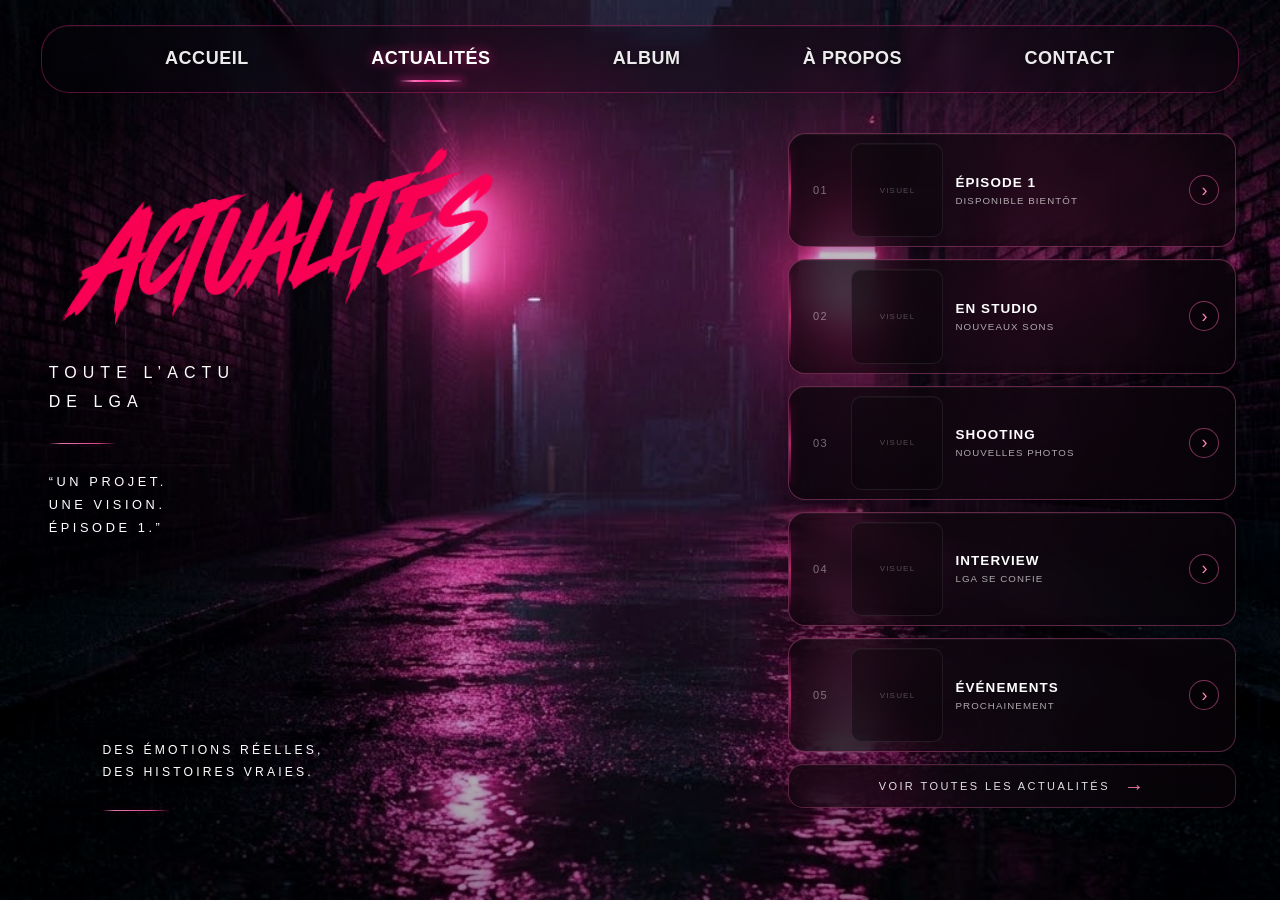
==== commit 96df4010: "Refine bottom-left copy position in landscape" ====
--- a/actualites.html
+++ b/actualites.html
@@ -14,11 +14,11 @@
 .scene-shade{position:absolute;inset:0;background:linear-gradient(90deg,rgba(0,0,0,.38),rgba(0,0,0,.04) 42%,rgba(0,0,0,.10)),linear-gradient(0deg,rgba(0,0,0,.36),transparent 46%)}
 header{position:absolute;z-index:50;top:2.8svh;left:3.2vw;right:3.2vw;height:7.5svh;min-height:66px;max-height:82px;background:linear-gradient(180deg,rgba(5,2,6,.34),rgba(2,1,3,.24));border:1px solid rgba(255,45,149,.34);border-radius:28px;display:flex;align-items:center;padding:0 1vw;box-shadow:0 10px 30px rgba(0,0,0,.16),inset 0 1px 0 rgba(255,255,255,.04);backdrop-filter:blur(8px) saturate(118%);-webkit-backdrop-filter:blur(8px) saturate(118%)}
 .nav{display:flex;align-items:center;justify-content:space-evenly;width:100%;height:100%;white-space:nowrap}.nav a{color:rgba(255,255,255,.92);text-decoration:none;font-size:18px;font-weight:700;letter-spacing:.03em;position:relative;height:100%;display:flex;align-items:center;padding:0 12px;text-shadow:0 1px 5px rgba(0,0,0,.55)}.nav a.active{color:#fff;text-shadow:0 0 12px rgba(255,45,149,.66),0 1px 5px rgba(0,0,0,.55)}.nav a.active:after{content:"";position:absolute;left:27%;right:27%;bottom:10px;height:2px;border-radius:99px;background:linear-gradient(90deg,transparent,#ff70ba 25%,#ff2d95 50%,#ff70ba 75%,transparent);box-shadow:0 0 8px rgba(255,45,149,.95),0 0 18px rgba(255,45,149,.48)}
-.intro{position:absolute;z-index:20;left:3.8vw;top:15svh;width:36vw;max-width:550px}.title-logo{display:block;width:100%;height:auto;position:relative;z-index:2}.subtitle{margin-top:28px;font-size:clamp(13px,1.25vw,20px);letter-spacing:.38em;line-height:1.8;text-shadow:0 2px 8px rgba(0,0,0,.5)}.pink-line{width:68px;height:1px;margin:26px 0;background:linear-gradient(90deg,rgba(255,45,149,0),rgba(255,139,197,.95) 18%,rgba(255,79,163,.95) 72%,rgba(255,45,149,0));box-shadow:0 0 6px rgba(255,45,149,.28);opacity:.92}.quote{font-size:clamp(12px,1vw,16px);letter-spacing:.28em;line-height:1.8;text-shadow:0 2px 8px rgba(0,0,0,.5)}.bottom-copy{position:absolute;left:5.8vw;bottom:6svh;font-size:clamp(11px,.95vw,15px);letter-spacing:.26em;line-height:1.8;z-index:20;text-shadow:0 2px 8px rgba(0,0,0,.5)}
+.intro{position:absolute;z-index:20;left:3.8vw;top:15svh;width:36vw;max-width:550px}.title-logo{display:block;width:100%;height:auto;position:relative;z-index:2}.subtitle{margin-top:28px;font-size:clamp(13px,1.25vw,20px);letter-spacing:.38em;line-height:1.8;text-shadow:0 2px 8px rgba(0,0,0,.5)}.pink-line{width:68px;height:1px;margin:26px 0;background:linear-gradient(90deg,rgba(255,45,149,0),rgba(255,139,197,.95) 18%,rgba(255,79,163,.95) 72%,rgba(255,45,149,0));box-shadow:0 0 6px rgba(255,45,149,.28);opacity:.92}.quote{font-size:clamp(12px,1vw,16px);letter-spacing:.28em;line-height:1.8;text-shadow:0 2px 8px rgba(0,0,0,.5)}.bottom-copy{position:absolute;left:8vw;bottom:7svh;font-size:clamp(11px,.95vw,15px);letter-spacing:.26em;line-height:1.8;z-index:20;text-shadow:0 2px 8px rgba(0,0,0,.5);white-space:nowrap}
 .news-panel{position:absolute;z-index:30;right:3.4vw;top:14.8svh;width:min(35vw,540px);height:75svh;display:grid;grid-template-rows:repeat(5,1fr) 44px;gap:12px;padding:0;background:transparent;border:0;box-shadow:none;backdrop-filter:none;-webkit-backdrop-filter:none;overflow:visible}.news-card{position:relative;min-height:0;border:1px solid rgba(255,105,180,.34);border-radius:17px;display:grid;grid-template-columns:38px 92px 1fr 34px;align-items:center;gap:12px;padding:9px 12px;text-decoration:none;color:#fff;overflow:hidden;background:linear-gradient(105deg,rgba(7,4,8,.78),rgba(17,7,14,.66) 55%,rgba(8,3,7,.72));box-shadow:0 15px 34px rgba(0,0,0,.28),inset 0 1px 0 rgba(255,255,255,.045);backdrop-filter:blur(16px) saturate(118%);-webkit-backdrop-filter:blur(16px) saturate(118%);transition:transform .18s ease,border-color .18s ease,background .18s ease,box-shadow .18s ease}.news-card:before{content:'';position:absolute;left:0;top:12px;bottom:12px;width:2px;background:linear-gradient(180deg,transparent,var(--pink),transparent);opacity:.72;box-shadow:0 0 12px rgba(255,45,149,.45)}.news-card:hover{transform:translateY(-2px);border-color:rgba(255,105,180,.62);background:linear-gradient(105deg,rgba(11,5,10,.84),rgba(28,9,20,.72) 55%,rgba(10,4,9,.78));box-shadow:0 18px 40px rgba(0,0,0,.34),0 0 18px rgba(255,45,149,.10),inset 0 1px 0 rgba(255,255,255,.055)}.news-card:active{transform:scale(.992)}.news-index{font-size:11px;letter-spacing:.12em;color:rgba(255,255,255,.42);font-variant-numeric:tabular-nums;text-align:center}.media-slot{width:100%;height:100%;min-height:58px;border:1px solid rgba(255,255,255,.075);border-radius:10px;background:linear-gradient(180deg,rgba(16,9,14,.58),rgba(7,4,8,.42));display:grid;place-items:center;color:rgba(255,255,255,.28);font-size:8px;letter-spacing:.15em;text-transform:uppercase;box-shadow:inset 0 1px 0 rgba(255,255,255,.03)}.news-copy{min-width:0}.news-copy strong{display:block;font-size:clamp(13px,1.05vw,17px);letter-spacing:.08em;margin-bottom:5px}.news-copy span{display:block;font-size:clamp(9px,.76vw,12px);letter-spacing:.11em;color:rgba(255,255,255,.66)}.news-copy time{display:none}.news-arrow{width:30px;height:30px;border:1px solid rgba(255,105,180,.48);border-radius:50%;display:grid;place-items:center;color:#ff84be;font-size:18px;background:rgba(0,0,0,.18);transition:transform .18s ease,background .18s ease,border-color .18s ease}.news-card:hover .news-arrow{transform:translateX(2px);background:rgba(255,45,149,.08);border-color:rgba(255,105,180,.72)}.all-news{border:1px solid rgba(255,105,180,.28);border-radius:15px;background:linear-gradient(105deg,rgba(7,4,8,.72),rgba(17,7,14,.58),rgba(8,3,7,.68));display:flex;align-items:center;justify-content:center;gap:14px;text-decoration:none;color:rgba(255,255,255,.88);font-size:11px;letter-spacing:.22em;box-shadow:0 12px 26px rgba(0,0,0,.24),inset 0 1px 0 rgba(255,255,255,.035);backdrop-filter:blur(14px) saturate(116%);-webkit-backdrop-filter:blur(14px) saturate(116%)}.all-news b{color:#ff79b8;font-size:20px;font-weight:400}
 @media(max-width:760px) and (orientation:portrait){.actualites-page{min-height:100svh}.scene-bg{object-position:center center}.scene-shade{background:linear-gradient(180deg,rgba(0,0,0,.04),rgba(0,0,0,.01) 44%,rgba(0,0,0,.18) 66%,rgba(0,0,0,.44) 100%)}header{top:2.7svh;left:9px;right:9px;height:7.2svh;min-height:64px;max-height:none;border-radius:22px;padding:0 3px;background:linear-gradient(180deg,rgba(4,2,5,.28),rgba(1,1,2,.18));border-color:rgba(255,45,149,.28);backdrop-filter:blur(7px) saturate(116%);-webkit-backdrop-filter:blur(7px) saturate(116%)}.nav{gap:0;justify-content:space-evenly}.nav a{font-size:clamp(10px,3vw,13px);padding:0 4px}.nav a.active:after{bottom:10px}.intro{left:14px;right:14px;top:13.5svh;width:auto;max-width:none}.title-logo{width:100%;max-width:600px}.subtitle{margin-top:14px;font-size:10px;letter-spacing:.30em}.pink-line{margin:14px 0;width:48px}.quote{font-size:9px;letter-spacing:.18em}.bottom-copy{display:none}.news-panel{left:10px;right:10px;top:auto;bottom:max(10px,env(safe-area-inset-bottom));width:auto;height:42svh;display:grid;grid-template-columns:1fr;grid-template-rows:repeat(5,1fr) 42px;gap:8px}.news-card{grid-template-columns:26px 58px minmax(0,1fr) 24px;gap:7px;padding:5px 7px;border-radius:12px}.news-card:before{top:8px;bottom:8px}.news-index{font-size:7px}.media-slot{min-height:0;height:100%;border-radius:7px;font-size:6px;letter-spacing:.10em}.news-copy strong{font-size:10px;margin-bottom:3px}.news-copy span{font-size:7px;white-space:nowrap;overflow:hidden;text-overflow:ellipsis}.news-arrow{width:23px;height:23px;font-size:14px}.all-news{font-size:8px;letter-spacing:.14em;border-radius:12px}.all-news b{font-size:15px}}
 @media(max-width:390px) and (orientation:portrait){header{left:5px;right:5px}.nav a{font-size:9px;padding:0 2px}.intro{left:10px;right:10px;top:13svh}.title-logo{width:100%}.subtitle{font-size:8px}.quote{font-size:7px}.news-panel{left:6px;right:6px;height:43svh;gap:7px}.news-card{grid-template-columns:24px 52px minmax(0,1fr) 22px;padding:5px 6px}.news-index{font-size:6.5px}.news-copy strong{font-size:9px}.news-copy span{font-size:6px}.news-arrow{width:21px;height:21px}}
 @media(orientation:landscape){}
-@media(orientation:landscape) and (max-height:700px){header{top:8px;left:10px;right:10px;height:62px;min-height:62px;max-height:none;border-radius:21px;padding:0 4px}.nav a{font-size:clamp(9px,1.7vw,13px);padding:0 4px}.intro{left:18px;top:86px;width:33vw}.title-logo{width:100%}.subtitle{margin-top:12px;font-size:clamp(7px,1.4vw,10px);letter-spacing:.28em}.pink-line{margin:11px 0;width:46px}.quote{font-size:clamp(7px,1.15vw,9px);letter-spacing:.16em}.bottom-copy{display:block;left:5.8vw;bottom:4svh;font-size:clamp(7px,1.15vw,9px);letter-spacing:.16em;line-height:1.8}.news-panel{top:82px;right:10px;width:44vw;height:calc(100svh - 92px);grid-template-rows:repeat(5,1fr) 34px;gap:6px}.news-card{grid-template-columns:26px 62px 1fr 23px;padding:5px 6px;gap:7px;border-radius:10px}.news-index{font-size:6.5px}.media-slot{border-radius:6px;min-height:0;font-size:5.5px}.news-copy strong{font-size:10px;margin-bottom:2px}.news-copy span{font-size:7px}.news-arrow{width:21px;height:21px;font-size:13px}.all-news{border-radius:10px;font-size:7px;letter-spacing:.16em}.all-news b{font-size:14px}}
+@media(orientation:landscape) and (max-height:700px){header{top:8px;left:10px;right:10px;height:62px;min-height:62px;max-height:none;border-radius:21px;padding:0 4px}.nav a{font-size:clamp(9px,1.7vw,13px);padding:0 4px}.intro{left:18px;top:86px;width:33vw}.title-logo{width:100%}.subtitle{margin-top:12px;font-size:clamp(7px,1.4vw,10px);letter-spacing:.28em}.pink-line{margin:11px 0;width:46px}.quote{font-size:clamp(7px,1.15vw,9px);letter-spacing:.16em}.bottom-copy{display:block;left:8vw;bottom:6svh;font-size:clamp(7px,1.15vw,9px);letter-spacing:.16em;line-height:1.8;white-space:nowrap}.news-panel{top:82px;right:10px;width:44vw;height:calc(100svh - 92px);grid-template-rows:repeat(5,1fr) 34px;gap:6px}.news-card{grid-template-columns:26px 62px 1fr 23px;padding:5px 6px;gap:7px;border-radius:10px}.news-index{font-size:6.5px}.media-slot{border-radius:6px;min-height:0;font-size:5.5px}.news-copy strong{font-size:10px;margin-bottom:2px}.news-copy span{font-size:7px}.news-arrow{width:21px;height:21px;font-size:13px}.all-news{border-radius:10px;font-size:7px;letter-spacing:.16em}.all-news b{font-size:14px}}
 </style>
 </head><body><div class="actualites-page"><div class="scene" aria-hidden="true"><img class="scene-bg" src="Fond écran page ACTUALITÉS.JPG?v=1" alt=""><div class="scene-shade"></div></div><header><nav class="nav" aria-label="Navigation principale"><a href="index.html">ACCUEIL</a><a class="active" href="actualites.html" aria-current="page">ACTUALITÉS</a><a href="album.html">ALBUM</a><a href="apropos.html">À PROPOS</a><a href="contact.html">CONTACT</a></nav></header><section class="intro"><img class="title-logo" src="3C1EFD5A-89E2-4195-B166-C4EFD1303C96.PNG?v=1" alt="ACTUALITÉS"><p class="subtitle">TOUTE L’ACTU<br>DE LGA</p><div class="pink-line"></div><p class="quote">“UN PROJET.<br>UNE VISION.<br>ÉPISODE 1.”</p></section><div class="bottom-copy">DES ÉMOTIONS RÉELLES,<br>DES HISTOIRES VRAIES.<div class="pink-line"></div></div><main class="news-panel"><a class="news-card" href="#"><span class="news-index">01</span><span class="media-slot">visuel</span><span class="news-copy"><strong>ÉPISODE 1</strong><span>DISPONIBLE BIENTÔT</span><time>PROCHAINEMENT</time></span><span class="news-arrow">›</span></a><a class="news-card" href="#"><span class="news-index">02</span><span class="media-slot">visuel</span><span class="news-copy"><strong>EN STUDIO</strong><span>NOUVEAUX SONS</span><time>À VENIR</time></span><span class="news-arrow">›</span></a><a class="news-card" href="#"><span class="news-index">03</span><span class="media-slot">visuel</span><span class="news-copy"><strong>SHOOTING</strong><span>NOUVELLES PHOTOS</span><time>À VENIR</time></span><span class="news-arrow">›</span></a><a class="news-card" href="#"><span class="news-index">04</span><span class="media-slot">visuel</span><span class="news-copy"><strong>INTERVIEW</strong><span>LGA SE CONFIE</span><time>À VENIR</time></span><span class="news-arrow">›</span></a><a class="news-card" href="#"><span class="news-index">05</span><span class="media-slot">visuel</span><span class="news-copy"><strong>ÉVÉNEMENTS</strong><span>PROCHAINEMENT</span><time>À VENIR</time></span><span class="news-arrow">›</span></a><a class="all-news" href="#">VOIR TOUTES LES ACTUALITÉS <b>→</b></a></main></div></body></html>
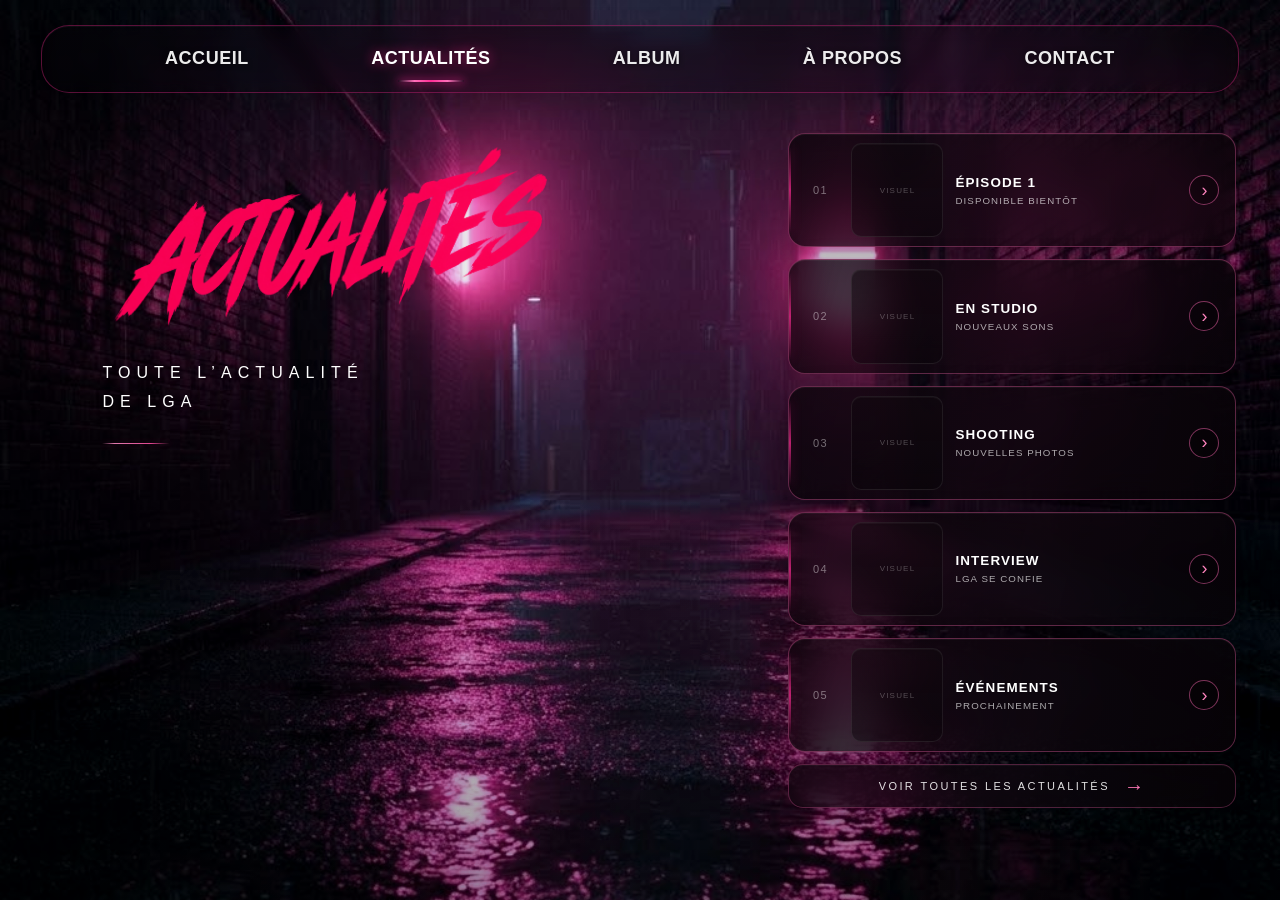
==== commit 326301bb: "Garde uniquement le texte Toute l’actualité de LGA et le recentre" ====
--- a/actualites.html
+++ b/actualites.html
@@ -8,17 +8,12 @@
 :root{--pink:#ff2d95;--pink2:#ff6bb3;--black:#030205}
 *{box-sizing:border-box;margin:0;padding:0}
 html,body{width:100%;min-height:100%;background:var(--black);color:#fff;font-family:Arial,Helvetica,sans-serif}
-body{overflow-x:hidden}
-.actualites-page{position:relative;min-height:100svh;overflow:hidden;background:#050006}
-.scene{position:absolute;inset:0;overflow:hidden}.scene-bg{position:absolute;inset:0;width:100%;height:100%;object-fit:cover;object-position:center;display:block;filter:saturate(1.08) contrast(1.03)}
-.scene-shade{position:absolute;inset:0;background:linear-gradient(90deg,rgba(0,0,0,.38),rgba(0,0,0,.04) 42%,rgba(0,0,0,.10)),linear-gradient(0deg,rgba(0,0,0,.36),transparent 46%)}
-header{position:absolute;z-index:50;top:2.8svh;left:3.2vw;right:3.2vw;height:7.5svh;min-height:66px;max-height:82px;background:linear-gradient(180deg,rgba(5,2,6,.34),rgba(2,1,3,.24));border:1px solid rgba(255,45,149,.34);border-radius:28px;display:flex;align-items:center;padding:0 1vw;box-shadow:0 10px 30px rgba(0,0,0,.16),inset 0 1px 0 rgba(255,255,255,.04);backdrop-filter:blur(8px) saturate(118%);-webkit-backdrop-filter:blur(8px) saturate(118%)}
-.nav{display:flex;align-items:center;justify-content:space-evenly;width:100%;height:100%;white-space:nowrap}.nav a{color:rgba(255,255,255,.92);text-decoration:none;font-size:18px;font-weight:700;letter-spacing:.03em;position:relative;height:100%;display:flex;align-items:center;padding:0 12px;text-shadow:0 1px 5px rgba(0,0,0,.55)}.nav a.active{color:#fff;text-shadow:0 0 12px rgba(255,45,149,.66),0 1px 5px rgba(0,0,0,.55)}.nav a.active:after{content:"";position:absolute;left:27%;right:27%;bottom:10px;height:2px;border-radius:99px;background:linear-gradient(90deg,transparent,#ff70ba 25%,#ff2d95 50%,#ff70ba 75%,transparent);box-shadow:0 0 8px rgba(255,45,149,.95),0 0 18px rgba(255,45,149,.48)}
-.intro{position:absolute;z-index:20;left:3.8vw;top:15svh;width:36vw;max-width:550px}.title-logo{display:block;width:100%;height:auto;position:relative;z-index:2}.subtitle{margin-top:28px;font-size:clamp(13px,1.25vw,20px);letter-spacing:.38em;line-height:1.8;text-shadow:0 2px 8px rgba(0,0,0,.5)}.pink-line{width:68px;height:1px;margin:26px 0;background:linear-gradient(90deg,rgba(255,45,149,0),rgba(255,139,197,.95) 18%,rgba(255,79,163,.95) 72%,rgba(255,45,149,0));box-shadow:0 0 6px rgba(255,45,149,.28);opacity:.92}.quote{font-size:clamp(12px,1vw,16px);letter-spacing:.28em;line-height:1.8;text-shadow:0 2px 8px rgba(0,0,0,.5)}.bottom-copy{position:absolute;left:8vw;bottom:7svh;font-size:clamp(11px,.95vw,15px);letter-spacing:.26em;line-height:1.8;z-index:20;text-shadow:0 2px 8px rgba(0,0,0,.5);white-space:nowrap}
+body{overflow-x:hidden}.actualites-page{position:relative;min-height:100svh;overflow:hidden;background:#050006}.scene{position:absolute;inset:0;overflow:hidden}.scene-bg{position:absolute;inset:0;width:100%;height:100%;object-fit:cover;object-position:center;display:block;filter:saturate(1.08) contrast(1.03)}.scene-shade{position:absolute;inset:0;background:linear-gradient(90deg,rgba(0,0,0,.38),rgba(0,0,0,.04) 42%,rgba(0,0,0,.10)),linear-gradient(0deg,rgba(0,0,0,.36),transparent 46%)}
+header{position:absolute;z-index:50;top:2.8svh;left:3.2vw;right:3.2vw;height:7.5svh;min-height:66px;max-height:82px;background:linear-gradient(180deg,rgba(5,2,6,.34),rgba(2,1,3,.24));border:1px solid rgba(255,45,149,.34);border-radius:28px;display:flex;align-items:center;padding:0 1vw;box-shadow:0 10px 30px rgba(0,0,0,.16),inset 0 1px 0 rgba(255,255,255,.04);backdrop-filter:blur(8px) saturate(118%);-webkit-backdrop-filter:blur(8px) saturate(118%)}.nav{display:flex;align-items:center;justify-content:space-evenly;width:100%;height:100%;white-space:nowrap}.nav a{color:rgba(255,255,255,.92);text-decoration:none;font-size:18px;font-weight:700;letter-spacing:.03em;position:relative;height:100%;display:flex;align-items:center;padding:0 12px;text-shadow:0 1px 5px rgba(0,0,0,.55)}.nav a.active{color:#fff;text-shadow:0 0 12px rgba(255,45,149,.66),0 1px 5px rgba(0,0,0,.55)}.nav a.active:after{content:"";position:absolute;left:27%;right:27%;bottom:10px;height:2px;border-radius:99px;background:linear-gradient(90deg,transparent,#ff70ba 25%,#ff2d95 50%,#ff70ba 75%,transparent);box-shadow:0 0 8px rgba(255,45,149,.95),0 0 18px rgba(255,45,149,.48)}
+.intro{position:absolute;z-index:20;left:8vw;top:15svh;width:36vw;max-width:550px}.title-logo{display:block;width:100%;height:auto;position:relative;z-index:2}.subtitle{margin-top:28px;font-size:clamp(13px,1.25vw,20px);letter-spacing:.38em;line-height:1.8;text-shadow:0 2px 8px rgba(0,0,0,.5)}.pink-line{width:68px;height:1px;margin:26px 0;background:linear-gradient(90deg,rgba(255,45,149,0),rgba(255,139,197,.95) 18%,rgba(255,79,163,.95) 72%,rgba(255,45,149,0));box-shadow:0 0 6px rgba(255,45,149,.28);opacity:.92}
 .news-panel{position:absolute;z-index:30;right:3.4vw;top:14.8svh;width:min(35vw,540px);height:75svh;display:grid;grid-template-rows:repeat(5,1fr) 44px;gap:12px;padding:0;background:transparent;border:0;box-shadow:none;backdrop-filter:none;-webkit-backdrop-filter:none;overflow:visible}.news-card{position:relative;min-height:0;border:1px solid rgba(255,105,180,.34);border-radius:17px;display:grid;grid-template-columns:38px 92px 1fr 34px;align-items:center;gap:12px;padding:9px 12px;text-decoration:none;color:#fff;overflow:hidden;background:linear-gradient(105deg,rgba(7,4,8,.78),rgba(17,7,14,.66) 55%,rgba(8,3,7,.72));box-shadow:0 15px 34px rgba(0,0,0,.28),inset 0 1px 0 rgba(255,255,255,.045);backdrop-filter:blur(16px) saturate(118%);-webkit-backdrop-filter:blur(16px) saturate(118%);transition:transform .18s ease,border-color .18s ease,background .18s ease,box-shadow .18s ease}.news-card:before{content:'';position:absolute;left:0;top:12px;bottom:12px;width:2px;background:linear-gradient(180deg,transparent,var(--pink),transparent);opacity:.72;box-shadow:0 0 12px rgba(255,45,149,.45)}.news-card:hover{transform:translateY(-2px);border-color:rgba(255,105,180,.62);background:linear-gradient(105deg,rgba(11,5,10,.84),rgba(28,9,20,.72) 55%,rgba(10,4,9,.78));box-shadow:0 18px 40px rgba(0,0,0,.34),0 0 18px rgba(255,45,149,.10),inset 0 1px 0 rgba(255,255,255,.055)}.news-card:active{transform:scale(.992)}.news-index{font-size:11px;letter-spacing:.12em;color:rgba(255,255,255,.42);font-variant-numeric:tabular-nums;text-align:center}.media-slot{width:100%;height:100%;min-height:58px;border:1px solid rgba(255,255,255,.075);border-radius:10px;background:linear-gradient(180deg,rgba(16,9,14,.58),rgba(7,4,8,.42));display:grid;place-items:center;color:rgba(255,255,255,.28);font-size:8px;letter-spacing:.15em;text-transform:uppercase;box-shadow:inset 0 1px 0 rgba(255,255,255,.03)}.news-copy{min-width:0}.news-copy strong{display:block;font-size:clamp(13px,1.05vw,17px);letter-spacing:.08em;margin-bottom:5px}.news-copy span{display:block;font-size:clamp(9px,.76vw,12px);letter-spacing:.11em;color:rgba(255,255,255,.66)}.news-copy time{display:none}.news-arrow{width:30px;height:30px;border:1px solid rgba(255,105,180,.48);border-radius:50%;display:grid;place-items:center;color:#ff84be;font-size:18px;background:rgba(0,0,0,.18);transition:transform .18s ease,background .18s ease,border-color .18s ease}.news-card:hover .news-arrow{transform:translateX(2px);background:rgba(255,45,149,.08);border-color:rgba(255,105,180,.72)}.all-news{border:1px solid rgba(255,105,180,.28);border-radius:15px;background:linear-gradient(105deg,rgba(7,4,8,.72),rgba(17,7,14,.58),rgba(8,3,7,.68));display:flex;align-items:center;justify-content:center;gap:14px;text-decoration:none;color:rgba(255,255,255,.88);font-size:11px;letter-spacing:.22em;box-shadow:0 12px 26px rgba(0,0,0,.24),inset 0 1px 0 rgba(255,255,255,.035);backdrop-filter:blur(14px) saturate(116%);-webkit-backdrop-filter:blur(14px) saturate(116%)}.all-news b{color:#ff79b8;font-size:20px;font-weight:400}
-@media(max-width:760px) and (orientation:portrait){.actualites-page{min-height:100svh}.scene-bg{object-position:center center}.scene-shade{background:linear-gradient(180deg,rgba(0,0,0,.04),rgba(0,0,0,.01) 44%,rgba(0,0,0,.18) 66%,rgba(0,0,0,.44) 100%)}header{top:2.7svh;left:9px;right:9px;height:7.2svh;min-height:64px;max-height:none;border-radius:22px;padding:0 3px;background:linear-gradient(180deg,rgba(4,2,5,.28),rgba(1,1,2,.18));border-color:rgba(255,45,149,.28);backdrop-filter:blur(7px) saturate(116%);-webkit-backdrop-filter:blur(7px) saturate(116%)}.nav{gap:0;justify-content:space-evenly}.nav a{font-size:clamp(10px,3vw,13px);padding:0 4px}.nav a.active:after{bottom:10px}.intro{left:14px;right:14px;top:13.5svh;width:auto;max-width:none}.title-logo{width:100%;max-width:600px}.subtitle{margin-top:14px;font-size:10px;letter-spacing:.30em}.pink-line{margin:14px 0;width:48px}.quote{font-size:9px;letter-spacing:.18em}.bottom-copy{display:none}.news-panel{left:10px;right:10px;top:auto;bottom:max(10px,env(safe-area-inset-bottom));width:auto;height:42svh;display:grid;grid-template-columns:1fr;grid-template-rows:repeat(5,1fr) 42px;gap:8px}.news-card{grid-template-columns:26px 58px minmax(0,1fr) 24px;gap:7px;padding:5px 7px;border-radius:12px}.news-card:before{top:8px;bottom:8px}.news-index{font-size:7px}.media-slot{min-height:0;height:100%;border-radius:7px;font-size:6px;letter-spacing:.10em}.news-copy strong{font-size:10px;margin-bottom:3px}.news-copy span{font-size:7px;white-space:nowrap;overflow:hidden;text-overflow:ellipsis}.news-arrow{width:23px;height:23px;font-size:14px}.all-news{font-size:8px;letter-spacing:.14em;border-radius:12px}.all-news b{font-size:15px}}
-@media(max-width:390px) and (orientation:portrait){header{left:5px;right:5px}.nav a{font-size:9px;padding:0 2px}.intro{left:10px;right:10px;top:13svh}.title-logo{width:100%}.subtitle{font-size:8px}.quote{font-size:7px}.news-panel{left:6px;right:6px;height:43svh;gap:7px}.news-card{grid-template-columns:24px 52px minmax(0,1fr) 22px;padding:5px 6px}.news-index{font-size:6.5px}.news-copy strong{font-size:9px}.news-copy span{font-size:6px}.news-arrow{width:21px;height:21px}}
-@media(orientation:landscape){}
-@media(orientation:landscape) and (max-height:700px){header{top:8px;left:10px;right:10px;height:62px;min-height:62px;max-height:none;border-radius:21px;padding:0 4px}.nav a{font-size:clamp(9px,1.7vw,13px);padding:0 4px}.intro{left:18px;top:86px;width:33vw}.title-logo{width:100%}.subtitle{margin-top:12px;font-size:clamp(7px,1.4vw,10px);letter-spacing:.28em}.pink-line{margin:11px 0;width:46px}.quote{font-size:clamp(7px,1.15vw,9px);letter-spacing:.16em}.bottom-copy{display:block;left:8vw;bottom:6svh;font-size:clamp(7px,1.15vw,9px);letter-spacing:.16em;line-height:1.8;white-space:nowrap}.news-panel{top:82px;right:10px;width:44vw;height:calc(100svh - 92px);grid-template-rows:repeat(5,1fr) 34px;gap:6px}.news-card{grid-template-columns:26px 62px 1fr 23px;padding:5px 6px;gap:7px;border-radius:10px}.news-index{font-size:6.5px}.media-slot{border-radius:6px;min-height:0;font-size:5.5px}.news-copy strong{font-size:10px;margin-bottom:2px}.news-copy span{font-size:7px}.news-arrow{width:21px;height:21px;font-size:13px}.all-news{border-radius:10px;font-size:7px;letter-spacing:.16em}.all-news b{font-size:14px}}
+@media(max-width:760px) and (orientation:portrait){.actualites-page{min-height:100svh}.scene-bg{object-position:center center}.scene-shade{background:linear-gradient(180deg,rgba(0,0,0,.04),rgba(0,0,0,.01) 44%,rgba(0,0,0,.18) 66%,rgba(0,0,0,.44) 100%)}header{top:2.7svh;left:9px;right:9px;height:7.2svh;min-height:64px;max-height:none;border-radius:22px;padding:0 3px;background:linear-gradient(180deg,rgba(4,2,5,.28),rgba(1,1,2,.18));border-color:rgba(255,45,149,.28);backdrop-filter:blur(7px) saturate(116%);-webkit-backdrop-filter:blur(7px) saturate(116%)}.nav{gap:0;justify-content:space-evenly}.nav a{font-size:clamp(10px,3vw,13px);padding:0 4px}.nav a.active:after{bottom:10px}.intro{left:14px;right:14px;top:13.5svh;width:auto;max-width:none}.title-logo{width:100%;max-width:600px}.subtitle{margin-top:14px;font-size:10px;letter-spacing:.30em}.pink-line{margin:14px 0;width:48px}.news-panel{left:10px;right:10px;top:auto;bottom:max(10px,env(safe-area-inset-bottom));width:auto;height:42svh;display:grid;grid-template-columns:1fr;grid-template-rows:repeat(5,1fr) 42px;gap:8px}.news-card{grid-template-columns:26px 58px minmax(0,1fr) 24px;gap:7px;padding:5px 7px;border-radius:12px}.news-card:before{top:8px;bottom:8px}.news-index{font-size:7px}.media-slot{min-height:0;height:100%;border-radius:7px;font-size:6px;letter-spacing:.10em}.news-copy strong{font-size:10px;margin-bottom:3px}.news-copy span{font-size:7px;white-space:nowrap;overflow:hidden;text-overflow:ellipsis}.news-arrow{width:23px;height:23px;font-size:14px}.all-news{font-size:8px;letter-spacing:.14em;border-radius:12px}.all-news b{font-size:15px}}
+@media(max-width:390px) and (orientation:portrait){header{left:5px;right:5px}.nav a{font-size:9px;padding:0 2px}.intro{left:10px;right:10px;top:13svh}.title-logo{width:100%}.subtitle{font-size:8px}.news-panel{left:6px;right:6px;height:43svh;gap:7px}.news-card{grid-template-columns:24px 52px minmax(0,1fr) 22px;padding:5px 6px}.news-index{font-size:6.5px}.news-copy strong{font-size:9px}.news-copy span{font-size:6px}.news-arrow{width:21px;height:21px}}
+@media(orientation:landscape) and (max-height:700px){header{top:8px;left:10px;right:10px;height:62px;min-height:62px;max-height:none;border-radius:21px;padding:0 4px}.nav a{font-size:clamp(9px,1.7vw,13px);padding:0 4px}.intro{left:8vw;top:86px;width:33vw}.title-logo{width:100%}.subtitle{margin-top:12px;font-size:clamp(8px,1.4vw,11px);letter-spacing:.25em;line-height:1.8}.pink-line{margin:11px 0;width:46px}.news-panel{top:82px;right:10px;width:44vw;height:calc(100svh - 92px);grid-template-rows:repeat(5,1fr) 34px;gap:6px}.news-card{grid-template-columns:26px 62px 1fr 23px;padding:5px 6px;gap:7px;border-radius:10px}.news-index{font-size:6.5px}.media-slot{border-radius:6px;min-height:0;font-size:5.5px}.news-copy strong{font-size:10px;margin-bottom:2px}.news-copy span{font-size:7px}.news-arrow{width:21px;height:21px;font-size:13px}.all-news{border-radius:10px;font-size:7px;letter-spacing:.16em}.all-news b{font-size:14px}}
 </style>
-</head><body><div class="actualites-page"><div class="scene" aria-hidden="true"><img class="scene-bg" src="Fond écran page ACTUALITÉS.JPG?v=1" alt=""><div class="scene-shade"></div></div><header><nav class="nav" aria-label="Navigation principale"><a href="index.html">ACCUEIL</a><a class="active" href="actualites.html" aria-current="page">ACTUALITÉS</a><a href="album.html">ALBUM</a><a href="apropos.html">À PROPOS</a><a href="contact.html">CONTACT</a></nav></header><section class="intro"><img class="title-logo" src="3C1EFD5A-89E2-4195-B166-C4EFD1303C96.PNG?v=1" alt="ACTUALITÉS"><p class="subtitle">TOUTE L’ACTU<br>DE LGA</p><div class="pink-line"></div><p class="quote">“UN PROJET.<br>UNE VISION.<br>ÉPISODE 1.”</p></section><div class="bottom-copy">DES ÉMOTIONS RÉELLES,<br>DES HISTOIRES VRAIES.<div class="pink-line"></div></div><main class="news-panel"><a class="news-card" href="#"><span class="news-index">01</span><span class="media-slot">visuel</span><span class="news-copy"><strong>ÉPISODE 1</strong><span>DISPONIBLE BIENTÔT</span><time>PROCHAINEMENT</time></span><span class="news-arrow">›</span></a><a class="news-card" href="#"><span class="news-index">02</span><span class="media-slot">visuel</span><span class="news-copy"><strong>EN STUDIO</strong><span>NOUVEAUX SONS</span><time>À VENIR</time></span><span class="news-arrow">›</span></a><a class="news-card" href="#"><span class="news-index">03</span><span class="media-slot">visuel</span><span class="news-copy"><strong>SHOOTING</strong><span>NOUVELLES PHOTOS</span><time>À VENIR</time></span><span class="news-arrow">›</span></a><a class="news-card" href="#"><span class="news-index">04</span><span class="media-slot">visuel</span><span class="news-copy"><strong>INTERVIEW</strong><span>LGA SE CONFIE</span><time>À VENIR</time></span><span class="news-arrow">›</span></a><a class="news-card" href="#"><span class="news-index">05</span><span class="media-slot">visuel</span><span class="news-copy"><strong>ÉVÉNEMENTS</strong><span>PROCHAINEMENT</span><time>À VENIR</time></span><span class="news-arrow">›</span></a><a class="all-news" href="#">VOIR TOUTES LES ACTUALITÉS <b>→</b></a></main></div></body></html>+</head><body><div class="actualites-page"><div class="scene" aria-hidden="true"><img class="scene-bg" src="Fond écran page ACTUALITÉS.JPG?v=1" alt=""><div class="scene-shade"></div></div><header><nav class="nav" aria-label="Navigation principale"><a href="index.html">ACCUEIL</a><a class="active" href="actualites.html" aria-current="page">ACTUALITÉS</a><a href="album.html">ALBUM</a><a href="apropos.html">À PROPOS</a><a href="contact.html">CONTACT</a></nav></header><section class="intro"><img class="title-logo" src="3C1EFD5A-89E2-4195-B166-C4EFD1303C96.PNG?v=1" alt="ACTUALITÉS"><p class="subtitle">TOUTE L’ACTUALITÉ<br>DE LGA</p><div class="pink-line"></div></section><main class="news-panel"><a class="news-card" href="#"><span class="news-index">01</span><span class="media-slot">visuel</span><span class="news-copy"><strong>ÉPISODE 1</strong><span>DISPONIBLE BIENTÔT</span><time>PROCHAINEMENT</time></span><span class="news-arrow">›</span></a><a class="news-card" href="#"><span class="news-index">02</span><span class="media-slot">visuel</span><span class="news-copy"><strong>EN STUDIO</strong><span>NOUVEAUX SONS</span><time>À VENIR</time></span><span class="news-arrow">›</span></a><a class="news-card" href="#"><span class="news-index">03</span><span class="media-slot">visuel</span><span class="news-copy"><strong>SHOOTING</strong><span>NOUVELLES PHOTOS</span><time>À VENIR</time></span><span class="news-arrow">›</span></a><a class="news-card" href="#"><span class="news-index">04</span><span class="media-slot">visuel</span><span class="news-copy"><strong>INTERVIEW</strong><span>LGA SE CONFIE</span><time>À VENIR</time></span><span class="news-arrow">›</span></a><a class="news-card" href="#"><span class="news-index">05</span><span class="media-slot">visuel</span><span class="news-copy"><strong>ÉVÉNEMENTS</strong><span>PROCHAINEMENT</span><time>À VENIR</time></span><span class="news-arrow">›</span></a><a class="all-news" href="#">VOIR TOUTES LES ACTUALITÉS <b>→</b></a></main></div></body></html>
